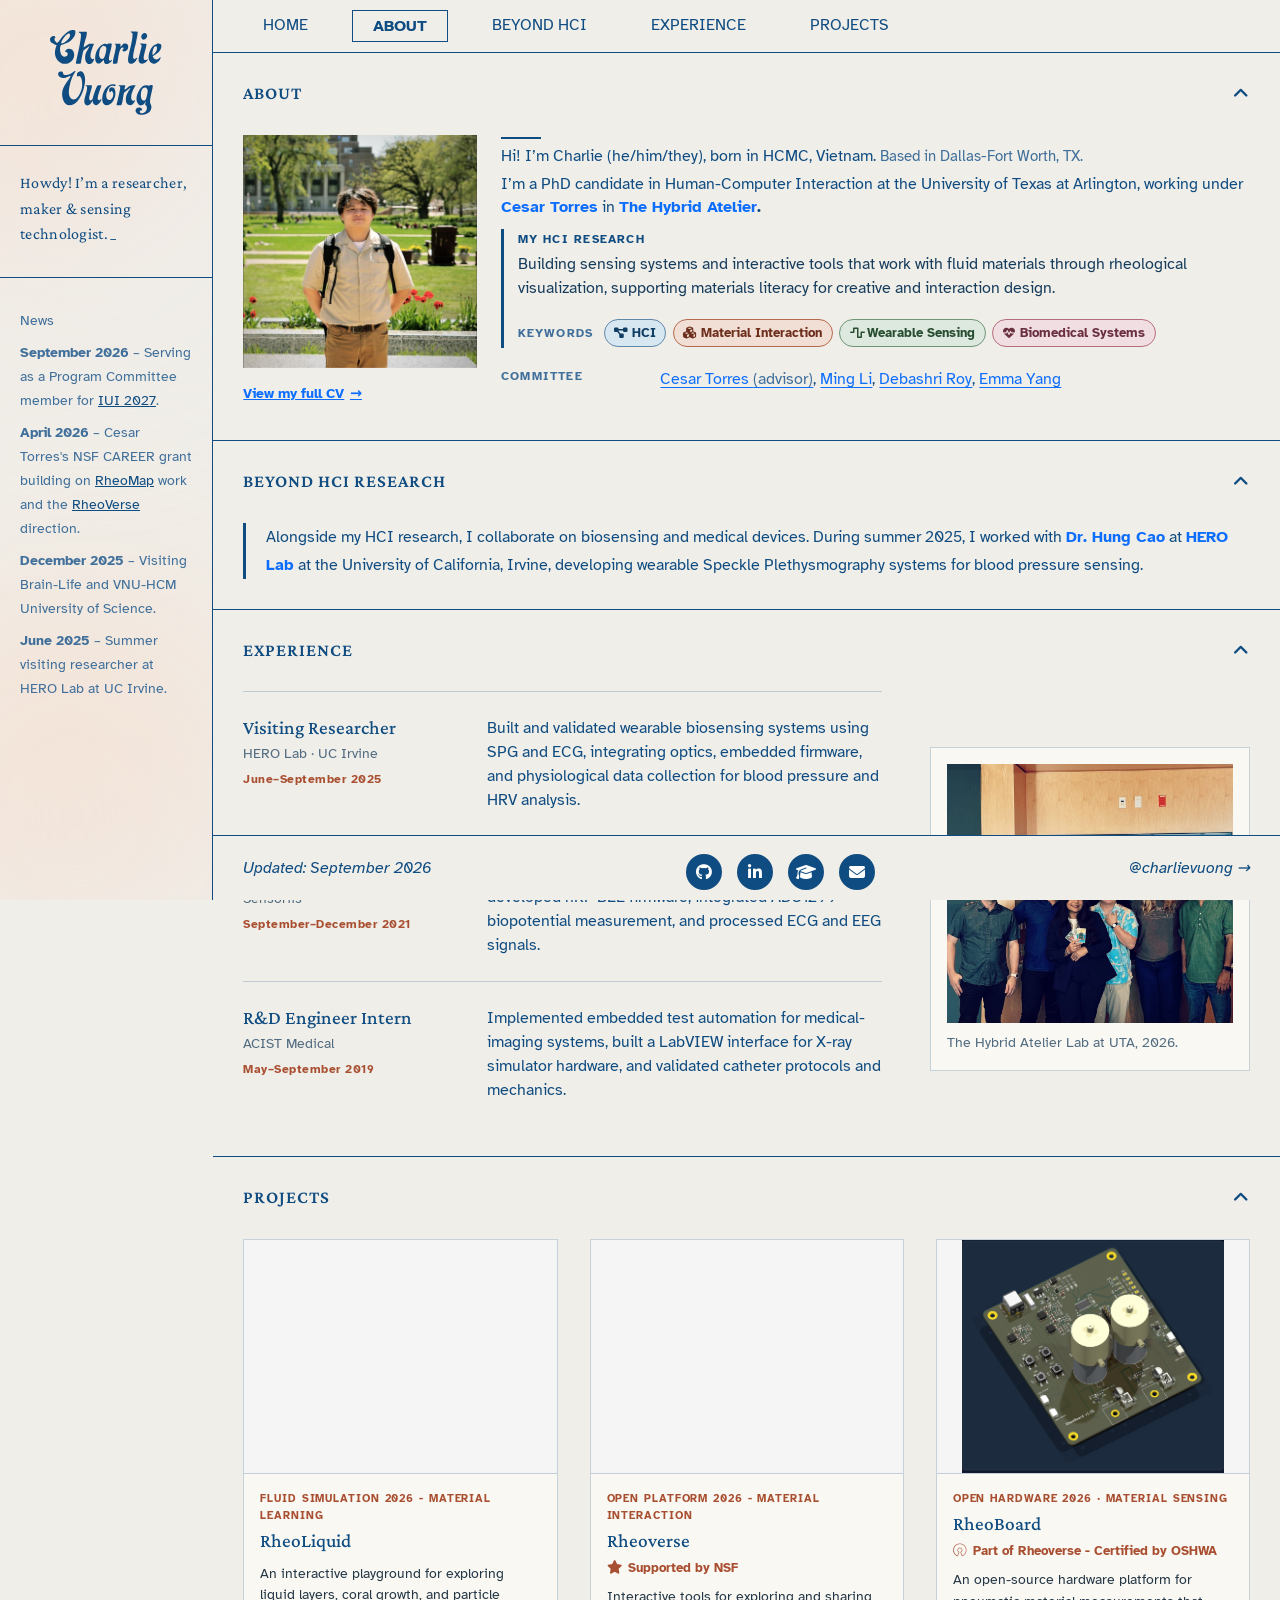
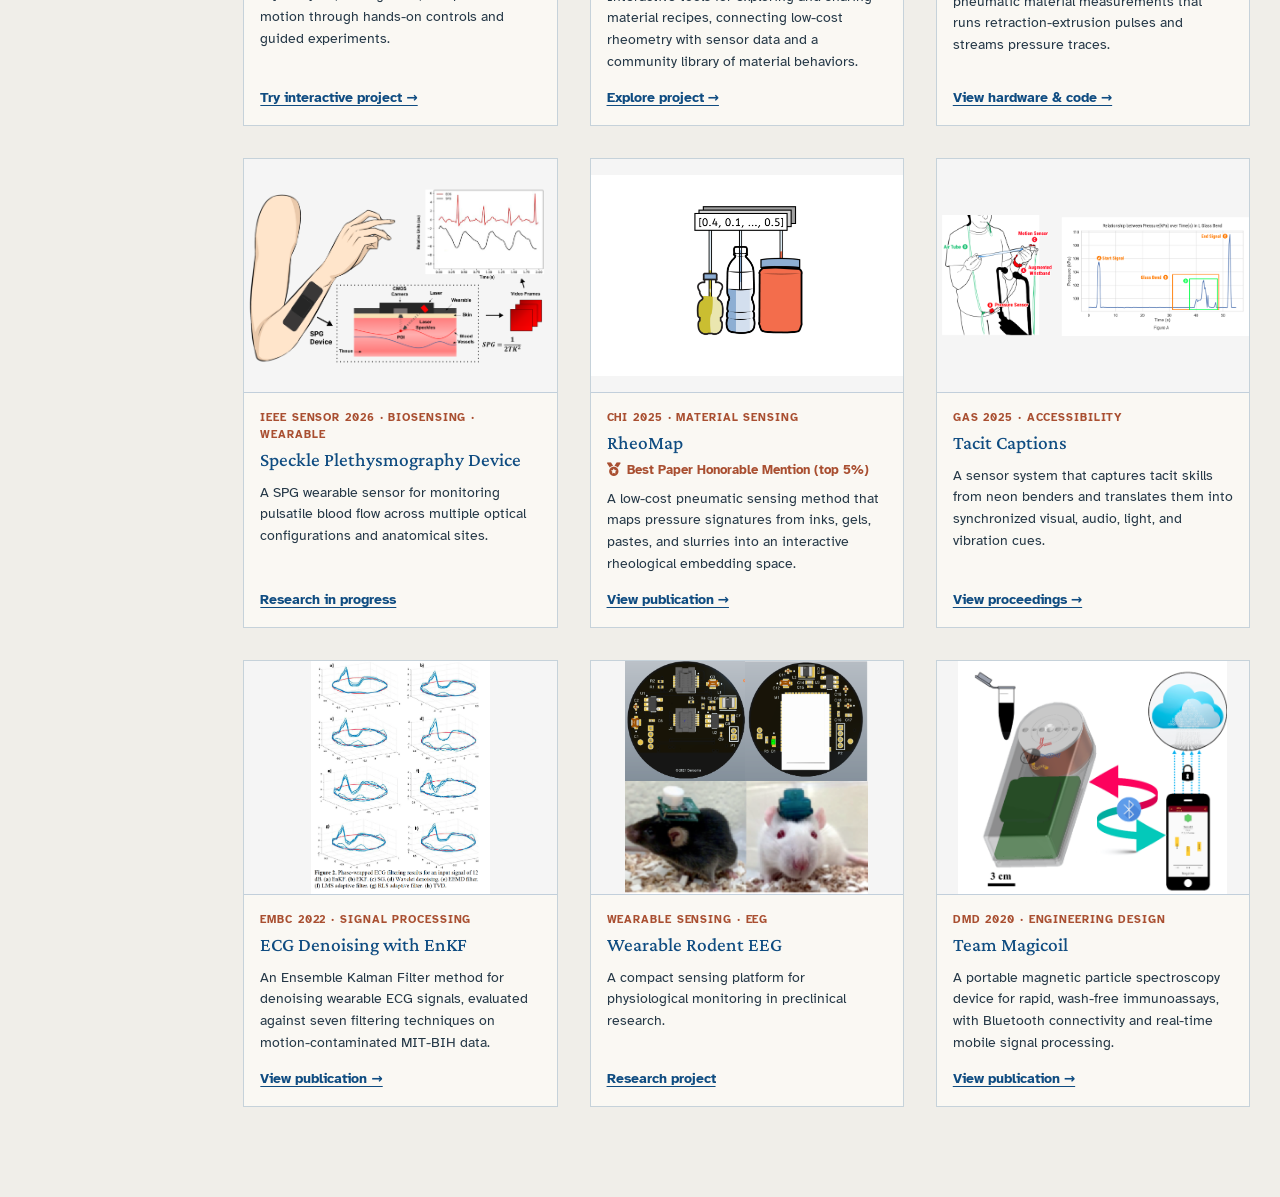
==== index.html @ 55507dc2 "Add RheoBoard open-source certification recognition" ====
<!doctype html>
<html lang="en">
<head>
  <meta charset="utf-8">
  <meta name="viewport" content="width=device-width, initial-scale=1">
  <meta name="description" content="Charlie Vuong — HCI researcher, maker, and sensing technologist.">
  <meta name="theme-color" content="#f0eee9">
  <title>Charlie Vuong — Portfolio</title>
  <link rel="canonical" href="./">
  <meta property="og:type" content="profile">
  <meta property="og:locale" content="en_US">
  <meta property="og:title" content="Charlie Vuong — HCI Researcher">
  <meta property="og:description" content="Research in human-material interaction, wearable sensing, and biomedical systems.">
  <meta property="og:image" content="img/avatar.jpg">
  <meta property="og:image:alt" content="Portrait of Charlie Vuong">
  <meta name="twitter:card" content="summary_large_image">
  <meta name="twitter:title" content="Charlie Vuong — HCI Researcher">
  <meta name="twitter:description" content="Research in human-material interaction, wearable sensing, and biomedical systems.">
  <meta name="twitter:image" content="img/avatar.jpg">
  <link rel="icon" type="image/svg+xml" href="img/logo_lab.svg">
  <link rel="preconnect" href="https://fonts.googleapis.com">
  <link rel="preconnect" href="https://fonts.gstatic.com" crossorigin>
  <link href="https://fonts.googleapis.com/css2?family=Atkinson+Hyperlegible:wght@400;700&family=Crimson+Pro:wght@500;600;700&display=swap" rel="stylesheet">
  <link href="https://cdn.jsdelivr.net/npm/bootstrap@5.3.3/dist/css/bootstrap.min.css" rel="stylesheet" integrity="sha384-QWTKZyjpPEjISv5WaRU9OFeRpok6YctnYmDr5pNlyT2bRjXh0JMhjY6hW+ALEwIH" crossorigin="anonymous">
  <link href="https://cdnjs.cloudflare.com/ajax/libs/font-awesome/6.5.0/css/all.min.css" rel="stylesheet">
  <link rel="stylesheet" href="style.css">
  <link rel="stylesheet" href="preview_concept.css">
  <script type="application/ld+json">
  {
    "@context": "https://schema.org",
    "@type": "Person",
    "name": "Charlie Vuong",
    "jobTitle": "PhD Student in Human-Computer Interaction",
    "affiliation": {
      "@type": "CollegeOrUniversity",
      "name": "The University of Texas at Arlington"
    },
    "knowsAbout": [
      "Material Interaction",
      "Wearable Sensing",
      "Biomedical Systems",
      "Rheological Visualization"
    ],
    "sameAs": [
      "https://github.com/vuong056",
      "https://www.linkedin.com/in/charlievuong056/",
      "https://scholar.google.com/citations?hl=en&user=ofrGvP0AAAAJ"
    ]
  }
  </script>
  <script type="module" src="main.js"></script>
</head>
<body>
  <a class="skip-link" href="#main-content">Skip to main content</a>
  <div id="top"></div>
  <div class="container-fluid">
    <div class="row">
      <aside class="col-md-3 col-lg-2 sidebar" aria-label="Profile and news">
        <img src="img/Gradient.svg" class="sidebar-deco deco-top" alt="" width="691" height="511">
        <img src="img/Gradient.svg" class="sidebar-deco deco-bottom" alt="" width="691" height="511">
        <div class="logo mb-4"><img src="img/logo.svg" data-fallback="img/logo_lab.svg" alt="Charlie Vuong" class="logo-img" width="183" height="139"></div>
        <div class="introduce"><span>Howdy! I’m a researcher, maker &amp; sensing technologist.</span></div>
        <section class="blog-list" aria-labelledby="concept-news-title">
          <h2 id="concept-news-title" class="visually-hidden-heading">News</h2>
          <small aria-hidden="true">News</small>
          <ul class="list-unstyled mt-2">
            <li class="mb-2"><small><strong>September 2026</strong> – Serving as a Program Committee member for <a href="https://iui.acm.org/2027/" target="_blank" rel="noopener noreferrer">IUI 2027</a>.</small></li>
            <li class="mb-2"><small><strong>April 2026</strong> – Cesar Torres's NSF CAREER grant building on <a href="https://dl.acm.org/doi/10.1145/3706598.3713835">RheoMap</a> work and the <a href="https://rheoverse.cearto.com">RheoVerse</a> direction.</small></li>
            <li class="mb-2"><small><strong>December 2025</strong> – Visiting Brain-Life and VNU-HCM University of Science.</small></li>
            <li><small><strong>June 2025</strong> – Summer visiting researcher at HERO Lab at UC Irvine.</small></li>
          </ul>
        </section>
      </aside>

      <main class="col-md-9 col-lg-10 content" id="main-content">
        <h1 class="visually-hidden-heading">Charlie Vuong — HCI researcher, maker, and sensing technologist</h1>
        <nav class="nav mb-4 top-menu" aria-label="Primary navigation">
          <button class="btn d-lg-none me-2" id="openSidebar" type="button" aria-label="Open profile and news" aria-controls="mobileSidebar" aria-expanded="false"><i class="fa-solid fa-bars" aria-hidden="true"></i></button>
          <a class="mobile-brand" href="#top">Charlie Vuong</a>
          <a class="nav-link me-4" href="#top">Home</a>
          <a class="nav-link me-4" href="#about">About</a>
          <a class="nav-link me-4" href="#research">Beyond HCI</a>
          <a class="nav-link me-4" href="#experience">Experience</a>
          <a class="nav-link" href="#projects">Projects</a>
        </nav>

        <section id="about" class="about mb-5 collapsible" aria-labelledby="about-title">
          <h2 class="section-heading" id="about-title"><button class="section-title" type="button" aria-expanded="true" aria-controls="about-content"><span class="section-title-text">ABOUT</span><i class="fa-solid fa-angle-up" aria-hidden="true"></i></button></h2>
          <div class="section-body" id="about-content">
            <div class="row">
              <div class="col-md-3">
                <img src="img/avatar.jpg" alt="Portrait of Charlie Vuong" class="w-100">
                <a class="cv-link" href="https://docs.google.com/document/d/1UkChJ9Pjp7jN99VILT_q3kMppUvOL39K/edit?usp=sharing&ouid=111994676834631663307&rtpof=true&sd=true" target="_blank" rel="noopener noreferrer">View my full CV <span aria-hidden="true">→</span></a>
              </div>
              <div class="col-md-9">
                <div class="about-intro">
                  <p>Hi! I’m Charlie (he/him/they), born in HCMC, Vietnam. <span class="location">Based in Dallas-Fort Worth, TX.</span></p>
                  <p>I’m a PhD candidate in Human-Computer Interaction at the University of Texas at Arlington, working under <strong><a href="http://cearto.com/" target="_blank" rel="noopener noreferrer">Cesar Torres</a></strong> in <strong><a href="https://hybridatelier.uta.edu/" target="_blank" rel="noopener noreferrer">The Hybrid Atelier</a>.</strong></p>
                </div>
                <section class="research-focus about-research" aria-labelledby="concept-focus-title">
                  <h3 id="concept-focus-title">My HCI research</h3>
                  <p>Building sensing systems and interactive tools that work with fluid materials through rheological visualization, supporting materials literacy for creative and interaction design.</p>
                  <div class="research-keywords">
                    <h4>Keywords</h4>
                    <ul class="keyword-list" aria-label="Research keywords"><li><i class="fa-solid fa-diagram-project" aria-hidden="true"></i>HCI</li><li><i class="fa-solid fa-cubes" aria-hidden="true"></i>Material Interaction</li><li><i class="fa-solid fa-wave-square" aria-hidden="true"></i>Wearable Sensing</li><li><i class="fa-solid fa-heart-pulse" aria-hidden="true"></i>Biomedical Systems</li></ul>
                  </div>
                </section>
                <dl class="about-committee">
                  <dt>Committee</dt>
                  <dd><a href="http://cearto.com/" target="_blank" rel="noopener noreferrer">Cesar Torres <span>(advisor)</span></a>, <a href="https://ranger.uta.edu/~mingli/" target="_blank" rel="noopener noreferrer">Ming Li</a>, <a href="https://debashriroy.github.io" target="_blank" rel="noopener noreferrer">Debashri Roy</a>, <a href="https://www.uta.edu/academics/faculty/profile?user=yiran.yang" target="_blank" rel="noopener noreferrer">Emma Yang</a></dd>
                </dl>
              </div>
            </div>
          </div>
        </section>

        <section id="research" class="mb-5 collapsible" aria-labelledby="research-title">
          <h2 class="section-heading" id="research-title"><button class="section-title" type="button" aria-expanded="true" aria-controls="research-content"><span class="section-title-text">BEYOND HCI RESEARCH</span><i class="fa-solid fa-angle-up" aria-hidden="true"></i></button></h2>
          <div class="section-body" id="research-content">
            <p class="beyond-research-copy">Alongside my HCI research, I collaborate on biosensing and medical devices. During summer 2025, I worked with <strong><a href="https://engineering.uci.edu/users/hung-cao" target="_blank" rel="noopener noreferrer">Dr. Hung Cao</a></strong> at <strong><a href="https://hero.eng.uci.edu/" target="_blank" rel="noopener noreferrer">HERO Lab</a></strong> at the University of California, Irvine, developing wearable Speckle Plethysmography systems for blood pressure sensing.</p>
          </div>
        </section>

        <section id="experience" class="mb-5 collapsible" aria-labelledby="experience-title">
          <h2 class="section-heading" id="experience-title"><button class="section-title" type="button" aria-expanded="true" aria-controls="experience-content"><span class="section-title-text">EXPERIENCE</span><i class="fa-solid fa-angle-up" aria-hidden="true"></i></button></h2>
          <div class="section-body" id="experience-content">
            <div class="concept-experience-layout">
              <div class="concept-experience-list">
                <article class="concept-experience">
                  <header><h3>Visiting Researcher</h3><span class="organization">HERO Lab · UC Irvine</span><time datetime="2025-06/2025-09">June–September 2025</time></header>
                  <p>Built and validated wearable biosensing systems using SPG and ECG, integrating optics, embedded firmware, and physiological data collection for blood pressure and HRV analysis.</p>
                </article>
                <article class="concept-experience">
                  <header><h3>Research Engineer</h3><span class="organization">Sensoriis</span><time datetime="2021-09/2021-12">September–December 2021</time></header>
                  <p>Designed embedded biomedical signal acquisition, developed nRF BLE firmware, integrated ADS1299 biopotential measurement, and processed ECG and EEG signals.</p>
                </article>
                <article class="concept-experience">
                  <header><h3>R&amp;D Engineer Intern</h3><span class="organization">ACIST Medical</span><time datetime="2019-05/2019-09">May–September 2019</time></header>
                  <p>Implemented embedded test automation for medical-imaging systems, built a LabVIEW interface for X-ray simulator hardware, and validated catheter protocols and mechanics.</p>
                </article>
              </div>
              <figure class="concept-experience-figure">
                <img src="img/hybrid_atelier_lab.png" data-fallback="img/project.svg" alt="Charlie Vuong with The Hybrid Atelier Lab at UTA" width="1024" height="928" loading="lazy" decoding="async">
                <figcaption>The Hybrid Atelier Lab at UTA, 2026.</figcaption>
              </figure>
            </div>
          </div>
        </section>

        <section id="projects" class="collapsible" aria-labelledby="projects-title">
          <h2 class="section-heading" id="projects-title"><button class="section-title" type="button" aria-expanded="true" aria-controls="projects-content"><span class="section-title-text">PROJECTS</span><i class="fa-solid fa-angle-up" aria-hidden="true"></i></button></h2>
          <div class="section-body" id="projects-content">
            <div class="concept-project-grid">
              <article class="concept-project"><a href="rheoliquid.html"><div class="concept-project-media" aria-hidden="true"></div><div class="concept-project-copy"><small class="concept-project-meta">Fluid Simulation 2026 - Material Learning</small><h3>RheoLiquid</h3><p>An interactive playground for exploring liquid layers, coral growth, and particle motion through hands-on controls and guided experiments.</p><span class="concept-project-action">Try interactive project →</span></div></a></article>
              <article class="concept-project"><a href="https://rheoverse.cearto.com" target="_blank" rel="noopener noreferrer"><div class="concept-project-media" aria-hidden="true"></div><div class="concept-project-copy"><small class="concept-project-meta">Open Platform 2026 - Material Interaction</small><h3>Rheoverse</h3><p class="concept-project-award"><i class="fa-solid fa-star" aria-hidden="true"></i>Supported by NSF</p><p>Interactive tools for exploring and sharing material recipes, connecting low-cost rheometry with sensor data and a community library of material behaviors.</p><span class="concept-project-action">Explore project →</span></div></a></article>
              <article class="concept-project"><a href="https://github.com/The-Hybrid-Atelier/RheoBoard" target="_blank" rel="noopener noreferrer"><div class="concept-project-media"><img src="img/rheoboard-v105.png" data-fallback="img/project.svg" alt="Angled 3D render of the RheoBoard v1.05 circuit board with two pumps" width="1084" height="966" loading="lazy" decoding="async"></div><div class="concept-project-copy"><small class="concept-project-meta">Open Hardware 2026 · Material Sensing</small><h3>RheoBoard</h3><p class="concept-project-award"><i class="fa-brands fa-osi" aria-hidden="true"></i>Part of Rheoverse - Certified by OSHWA</p><p>An open-source hardware platform for pneumatic material measurements that runs retraction-extrusion pulses and streams pressure traces.</p><span class="concept-project-action">View hardware &amp; code →</span></div></a></article>
              <article class="concept-project"><div class="concept-project-inner"><div class="concept-project-media"><img src="img/hero_lab/spg.png" data-fallback="img/project.svg" alt="" width="1405" height="875" loading="lazy" decoding="async"></div><div class="concept-project-copy"><small class="concept-project-meta">IEEE SENSOR 2026 · BIOSENSING · WEARABLE</small><h3>Speckle Plethysmography Device</h3><p>A SPG wearable sensor for monitoring pulsatile blood flow across multiple optical configurations and anatomical sites.</p><span class="concept-project-action">Research in progress</span></div></div></article>
              <article class="concept-project"><a href="https://dl.acm.org/doi/10.1145/3706598.3713835" target="_blank" rel="noopener noreferrer"><div class="concept-project-media"><img src="img/rheomap.png" data-fallback="img/project.svg" alt="" width="1242" height="800" loading="lazy" decoding="async"></div><div class="concept-project-copy"><small class="concept-project-meta">CHI 2025 · Material Sensing</small><h3>RheoMap</h3><p class="concept-project-award"><i class="fa-solid fa-medal" aria-hidden="true"></i>Best Paper Honorable Mention (top 5%)</p><p>A low-cost pneumatic sensing method that maps pressure signatures from inks, gels, pastes, and slurries into an interactive rheological embedding space.</p><span class="concept-project-action">View publication →</span></div></a></article>
              <article class="concept-project"><a href="https://www.glassart.org/membership/conference-journals/" target="_blank" rel="noopener noreferrer"><div class="concept-project-media"><img src="img/neonbending.png_ha.png" data-fallback="img/project.svg" alt="" width="3375" height="1304" loading="lazy" decoding="async"></div><div class="concept-project-copy"><small class="concept-project-meta">GAS 2025 · Accessibility</small><h3>Tacit Captions</h3><p>A sensor system that captures tacit skills from neon benders and translates them into synchronized visual, audio, light, and vibration cues.</p><span class="concept-project-action">View proceedings →</span></div></a></article>
              <article class="concept-project"><a href="https://ieeexplore.ieee.org/document/9871884" target="_blank" rel="noopener noreferrer"><div class="concept-project-media"><img src="img/hero_lab/ECG_EnKF.png" data-fallback="img/project.svg" alt="" width="954" height="1246" loading="lazy" decoding="async"></div><div class="concept-project-copy"><small class="concept-project-meta">EMBC 2022 · Signal processing</small><h3>ECG Denoising with EnKF</h3><p>An Ensemble Kalman Filter method for denoising wearable ECG signals, evaluated against seven filtering techniques on motion-contaminated MIT-BIH data.</p><span class="concept-project-action">View publication →</span></div></a></article>
              <article class="concept-project"><div class="concept-project-inner"><div class="concept-project-media"><img src="img/hero_lab/rodent2.png" data-fallback="img/project.svg" alt="" width="769" height="737" loading="lazy" decoding="async"></div><div class="concept-project-copy"><small class="concept-project-meta">Wearable sensing · EEG</small><h3>Wearable Rodent EEG</h3><p>A compact sensing platform for physiological monitoring in preclinical research.</p><span class="concept-project-action">Research project</span></div></div></article>
              <article class="concept-project"><a href="https://doi.org/10.1115/DMD2020-9054" target="_blank" rel="noopener noreferrer"><div class="concept-project-media"><img src="img/Magicoil.png" data-fallback="img/project.svg" alt="" width="1214" height="1052" loading="lazy" decoding="async"></div><div class="concept-project-copy"><small class="concept-project-meta">DMD 2020 · Engineering design</small><h3>Team Magicoil</h3><p>A portable magnetic particle spectroscopy device for rapid, wash-free immunoassays, with Bluetooth connectivity and real-time mobile signal processing.</p><span class="concept-project-action">View publication →</span></div></a></article>
            </div>
          </div>
        </section>

        <footer class="text-center d-flex">
          <p>Updated: September 2026</p>
          <nav class="mt-2 icon_social" aria-label="Social and contact links">
            <a class="social-link" href="https://github.com/vuong056" target="_blank" rel="noopener noreferrer" aria-label="GitHub"><i class="fa-brands fa-github" aria-hidden="true"></i></a>
            <a class="social-link" href="https://www.linkedin.com/in/charlievuong056/" target="_blank" rel="noopener noreferrer" aria-label="LinkedIn"><i class="fa-brands fa-linkedin-in" aria-hidden="true"></i></a>
            <a class="social-link" href="https://scholar.google.com/citations?hl=en&amp;user=ofrGvP0AAAAJ" target="_blank" rel="noopener noreferrer" aria-label="Google Scholar"><i class="fa-solid fa-graduation-cap" aria-hidden="true"></i></a>
            <a class="social-link" href="mailto:hxv6892@mavs.uta.edu" aria-label="Email"><i class="fa-solid fa-envelope" aria-hidden="true"></i></a>
          </nav>
          <p><a class="footer-handle" href="https://x.com/vuong_char22802" target="_blank" rel="noopener noreferrer">@charlievuong →</a></p>
        </footer>
      </main>
    </div>
  </div>

  <aside class="mobile-sidebar d-lg-none" id="mobileSidebar" aria-label="Mobile profile and news" aria-hidden="true">
    <div class="d-flex justify-content-between align-items-center mb-4 t_t">
      <div class="logo"><img src="img/logo.svg" data-fallback="img/logo_lab.svg" alt="Charlie Vuong" class="logo-img" width="183" height="139"></div>
      <button class="btn" id="closeSidebar" type="button" aria-label="Close profile and news"><i class="fa-solid fa-xmark" aria-hidden="true"></i></button>
    </div>
    <div class="introduce"><span>Hi! I’m a researcher, maker &amp; sensing technologist.</span></div>
    <nav class="mobile-nav" aria-label="Mobile primary navigation">
      <a href="#top">Home</a><a href="#about">About</a><a href="#research">Beyond HCI</a><a href="#experience">Experience</a><a href="#projects">Projects</a>
    </nav>
    <div class="blog-list">
      <small>News</small>
      <p class="mt-2"><small><strong>September 2026</strong> – Serving as a Program Committee member for <a href="https://iui.acm.org/2027/" target="_blank" rel="noopener noreferrer">IUI 2027</a>.</small></p>
      <p class="mt-2"><small><strong>April 2026</strong> – Cesar Torres's NSF CAREER grant building on <a href="https://dl.acm.org/doi/10.1145/3706598.3713835">RheoMap</a> work and the <a href="https://rheoverse.cearto.com">RheoVerse</a> direction.</small></p>
    </div>
  </aside>
  <button class="mobile-overlay" id="mobileOverlay" type="button" aria-label="Close profile and news"></button>
</body>
</html>
---- style.css ----
body{
    background:#F0EEE9;
    font-family: 'Atkinson Hyperlegible', system-ui, -apple-system, BlinkMacSystemFont, 'Segoe UI', sans-serif;
    color:#333;
}
/* Sidebar */
.sidebar{
    min-height:100vh;
    border-right:1px solid #0F4C81;
    padding:30px 0px;
    position:sticky;
    top:0;
    align-self:flex-start;
}
.logo{
    padding: 0 20px 30px 20px;
    border-bottom: 1px solid #0F4C81;
    line-height:1;
    display: flex;
    justify-content: center;
}
.blog-list{
    padding: 30px 20px 30px 20px;
}
.blog-list li a{
    color: #0F4C81;
    text-decoration: underline;
}
.introduce{
    padding: 0 20px 30px 20px;
    border-bottom: 1px solid #0F4C81;
    color: #0F4C81;
    font-family: 'Crimson Pro', Georgia, serif;
    font-size: 16px;
    line-height: 1.6;
    letter-spacing: 0.3px;
    font-weight: 400;
}
.introduce span::after{
    content:"_";
    margin-left:2px;
    color:#0F4C81;
    animation: blink 1s steps(1) infinite;
}
@keyframes blink{ 50%{ opacity:0; } }
.logo-img{
    width:65%;
    height:auto;
    display:block;
}
.nav-link{
    text-transform: uppercase;
    color:#0F4C81;
    padding: 3px 20px;
    transition:.2s;
}
.nav-link.active{
    border: 1px solid #0F4C81;
    color:#0F4C81;
    font-weight:600;
}
.nav-link:hover{
    color:#0F4C81;
}
.blog-list small{
    color:#3F6F9A;
}
/* Content */
.content{
    padding: 0;
}
section#about,#experience,#projects {
    padding: 0 30px 30px 30px;
    border-bottom: 1px solid #0F4C81;
    margin-bottom: 30px !important;
}
section#about.section-collapsed , #experience.section-collapsed, #projects.section-collapsed{
    padding-bottom: 0 !important;
}


/* Top header menu sticky */
.top-menu{
    padding-left: 30px !important;
    position:sticky;
    top:0;
    z-index:50;
    background: #F0EEE9;
    margin-bottom: 30px !important;
    padding:10px 0;
    border-bottom:1px solid #0F4C81;
}
h2.section-title{
    font-size:18px;
    font-family: 'Crimson Pro', Georgia, serif;
    letter-spacing:1px;
    color:#0F4C81;
    padding-bottom:10px;
    margin-bottom:20px;
    display:flex;
    align-items:center;
    justify-content:space-between;
    cursor:pointer;
}
.section-title i{
    transition:.3s ease;
}
.section-collapsed .section-title i{
    transform:rotate(180deg);
}
.section-body{
    overflow:hidden;
    color: #0F4C81;
}
.section-body p{
    color: #0F4C81;
    font-size: 16px;
    text-align: justify;
}
/* About */
.about img{
    /*max-width:200px;*/
}
/* Experience */
.exp-item{
    /*border-left:3px solid #0F4C81;*/
    /*padding-left:15px;*/
    margin-bottom:20px;
    display: flex;
}
.exp-item a{
    color: #0F4C81;
    font-family: 'Crimson Pro', Georgia, serif;
    text-decoration: underline;
    font-size: 17px;
}
.exp-item .col-md-3.e-l{
    text-align: start;
}
/* Projects */
.project-card{
    overflow:hidden;
    transition:.35s ease;
}
a{
    text-decoration: none;
}
.project-card strong{
    font-size: 17px;
    font-family: 'Crimson Pro', Georgia, serif;
    text-decoration: underline;
    color: #0F4C81;
}
.project-card p.first{
    padding-top: 10px;
}
.project-card .p-3{
    padding-left: 0 !important;
    padding-right: 0 !important;
}
.project-card:hover{
    transform:translateY(-6px);
}
.project-thumb{
    position:relative;
    overflow:hidden;
}
.project-thumb img{
    width:100%;
    transition:.4s ease;
}
.project-card:hover img{
    transform:scale(1.08);
}
.play-btn{
    position:absolute;
    inset:0;
    display:flex;
    align-items:center;
    justify-content:center;
    font-size:40px;
    color:white;
    background:rgba(0,0,0,.25);
    opacity:0;
    transition:.3s;
}
.project-card:hover .play-btn{
    opacity:1;
}
#projects{
    margin-bottom: 0 !important;
}
footer{
    padding: 10px 30px;
    font-size:16px;
    color:#0F4C81;
    justify-content: space-between;
    align-items: center;
    position:fixed;
    bottom:0;
    background: #F0EEE9;
    z-index:60;
    left:16.6666667%; /* đúng bằng col-lg-2 */
    right:0;
    border-top:1px solid #0F4C81;

}
footer p{
    font-style: italic;
    margin-bottom: 0;
}
footer .icon_social{
    display: grid;
    gap: 15px;
    grid-auto-flow: column;
}
footer .icon_social svg {
    width: 32px;
    height: 32px;
}

main.content{
    padding-bottom:60px;
}

/*hiệu ứng gradien sidebar*/
@keyframes decoIn{
    to{
        opacity:1;
        transform:scale(1) translateX(0);
    }
}
.sidebar{
    overflow:hidden;
}

.sidebar-deco{
    z-index: -1;
    position:absolute;
    width:300px;
    height: 350px;
    opacity:0;
    transform:scale(0.4) translateX(-60px);
    animation:decoIn 1.2s ease-out forwards;
    background: linear-gradient(178deg, rgba(238, 238, 238, 0.60) 32.85%, rgba(255, 190, 152, 0.60) 71.79%, rgba(255, 255, 243, 0.60) 110.73%);

    filter: blur(125.75px);
}
.sidebar-deco.deco-top{
    transform: rotate(133.7deg) !important;
}
.sidebar-deco.deco-bottom{
    transform: rotate(165.105deg) !important;
}

.deco-top{
    top:-60px;
    left:-80px;
    animation-delay:.2s;
}

.deco-bottom{
    bottom:-100px;
    left:-80px;
    animation-delay:.4s;
}



/* ================= MOBILE ================= */
@media (max-width: 991px){
    /* hide desktop sidebar */
    .sidebar{display:none;}
    footer{
        left:0;
    }
    .exp-item{
        flex-wrap: wrap;
        gap: 10px;
    }
    /* offcanvas sidebar */
    .mobile-sidebar{
        position:fixed;
        top:0; left:0;
        width: 80%;
        height:100vh;
        background:linear-gradient(180deg,#f3e7d9,#f8f6f2);
        z-index:2000;
        transform:translateX(-100%);
        transition:.35s ease;
        padding:24px 20px;
    }
    .mobile-sidebar.active{transform:translateX(0);}
    .mobile-overlay{
        position:fixed;
        inset:0;
        background:rgba(0,0,0,.35);
        z-index:1999;
        display:none;
    }
    .mobile-overlay.active{display:block;}

    .sidebar{
        position:relative;
        min-height:auto;
        border-right:none;
        border-bottom:1px solid #e5e5e5;
    }
    .logo{
        font-size:26px;
        text-align:center;
    }
    .introduce{
        padding: 0 20px 30px 0px;
    }
    .blog-list {
        padding: 30px 20px 30px 0;
    }
    .mobile-sidebar .t_t{
        border-bottom: 1px solid #0F4C81;
    }
    .logo{
        border-bottom: unset;
    }
    .content{
        padding:20px 16px;
    }
    .top-menu{
        background: #F0EEE9;
        display:flex;
        justify-content:space-between;
        gap:5px;
        overflow-x:auto;
        white-space:nowrap;
        padding:10px 0px;
        padding-left: 0 !important;
    }
    section#about, #experience, #projects{
        padding: 0;
    }
    .section-body{
        text-align: center;
    }
    .section-body p{
        text-align: justify;
    }
    #projects .row.g-5 .col-md-4{
        margin-top: 15px;
    }
    footer{
        flex-wrap: wrap;
        padding: 15px 0;
        flex-direction: column;
        gap: 15px;
    }
    .top-menu .nav-link{
        padding:6px 10px;
        border-radius:20px;
        background:#eee;
        font-size:14px;
    }
    .top-menu .nav-link.active{
        margin-right: 0 !important;
        background:#0F4C81;
        color:#fff;
    }
    h2.section-title{
        font-size:16px;
    }
    .about img{
        margin-bottom:12px;
    }
}
---- preview_concept.css ----
:root {
  --concept-surface: #faf8f3;
  --concept-border: rgb(15 76 129 / 22%);
  --concept-muted: #506b80;
  --concept-accent: #a94f31;
  --concept-space-sm: .5rem;
  --concept-space-md: 1rem;
  --concept-space-lg: 1.5rem;
}

.concept-experience-layout {
  display: grid;
  grid-template-columns: minmax(0, 2fr) minmax(14rem, 1fr);
  align-items: center;
  gap: clamp(1.5rem, 4vw, 3rem);
}

.concept-experience-list {
  border-top: 1px solid var(--concept-border);
}

.concept-experience {
  display: grid;
  grid-template-columns: minmax(12rem, .65fr) minmax(0, 1.35fr);
  gap: clamp(1.25rem, 4vw, 4rem);
  padding: var(--concept-space-lg) 0;
  border-bottom: 1px solid var(--concept-border);
}

.concept-experience:last-child {
  border-bottom: 0;
}

.concept-experience h3 {
  margin: 0 0 .25rem;
  color: #0f4c81;
  font-family: 'Crimson Pro', Georgia, serif;
  font-size: 1.2rem;
  line-height: 1.25;
}

.concept-experience .organization {
  display: block;
  color: var(--concept-muted);
  font-size: .85rem;
}

.concept-experience time {
  display: block;
  margin-top: .35rem;
  color: var(--concept-accent);
  font-size: .78rem;
  font-weight: 700;
  letter-spacing: .04em;
}

.concept-experience p { margin: 0; }

.concept-experience-figure {
  margin: 0;
  padding: 1rem;
  border: 1px solid var(--concept-border);
  background: var(--concept-surface);
}

.concept-experience-figure img {
  display: block;
  width: 100%;
  height: auto;
}

.concept-experience-figure figcaption {
  margin-top: .65rem;
  color: var(--concept-muted);
  font-size: .85rem;
}

.concept-project-grid {
  display: grid;
  grid-template-columns: repeat(3, minmax(0, 1fr));
  gap: clamp(1rem, 2.5vw, 2rem);
}

.concept-project {
  min-width: 0;
  border: 1px solid var(--concept-border);
  background: var(--concept-surface);
  transition: border-color 180ms ease, box-shadow 180ms ease;
}

.concept-project:hover,
.concept-project:focus-within {
  border-color: #0f4c81;
  box-shadow: 0 10px 24px rgb(15 76 129 / 10%);
}

.concept-project > a,
.concept-project > .concept-project-inner {
  display: flex;
  height: 100%;
  flex-direction: column;
  color: inherit;
  text-decoration: none;
}

.concept-project-media {
  aspect-ratio: 4 / 3;
  overflow: hidden;
  border-bottom: 1px solid var(--concept-border);
  background: #f5f5f5;
}

.concept-project-media img {
  width: 100%;
  height: 100%;
  object-fit: contain;
}

.concept-project-copy {
  display: flex;
  flex: 1;
  flex-direction: column;
  padding: 1rem;
}

.concept-project-meta {
  margin: 0 0 .35rem;
  color: var(--concept-accent);
  font-size: .7rem;
  font-weight: 700;
  letter-spacing: .08em;
  text-transform: uppercase;
}

.concept-project h3 {
  margin: 0;
  color: #0f4c81;
  font-family: 'Crimson Pro', Georgia, serif;
  font-size: 1.2rem;
  line-height: 1.25;
}

.concept-project p.concept-project-award {
  display: flex;
  align-items: center;
  gap: .4rem;
  margin: .4rem 0 0;
  color: var(--concept-accent);
  font-size: .8rem;
  font-weight: 700;
  line-height: 1.3;
}

.concept-project-award i {
  font-size: .85rem;
}

.concept-project p {
  margin: .6rem 0 1rem;
  color: #243746;
  font-size: .9rem;
  line-height: 1.5;
}

.concept-project-action {
  margin-top: auto;
  color: #0f4c81;
  font-size: .85rem;
  font-weight: 700;
  text-decoration: underline;
  text-underline-offset: .2em;
}

@media (max-width: 1100px) {
  .concept-project-grid { grid-template-columns: repeat(2, minmax(0, 1fr)); }
}

@media (max-width: 767px) {
  .concept-experience-layout,
  .concept-experience,
  .concept-experience-figure {
    grid-template-columns: 1fr;
  }
  .concept-project-grid { grid-template-columns: 1fr; }
}

@media (prefers-reduced-motion: reduce) {
  .concept-project { transition: none; }
}

/* Consolidated accessible portfolio foundation */
html { scroll-behavior: smooth; }
body.drawer-open { overflow: hidden; }
.mobile-overlay { display: none; }

section#research {
  margin-bottom: 30px !important;
  padding: 0 30px 30px;
  border-bottom: 1px solid #0f4c81;
}
section#research.section-collapsed { padding-bottom: 0 !important; }
section#projects { border-bottom: 0; }

.skip-link {
  position: fixed;
  z-index: 3000;
  top: .75rem;
  left: .75rem;
  padding: .65rem 1rem;
  background: #0f4c81;
  color: #fff;
  transform: translateY(-160%);
}
.skip-link:focus { transform: translateY(0); }

a:focus-visible,
button:focus-visible {
  outline: 3px solid #c95f3b;
  outline-offset: 3px;
}

.visually-hidden-heading {
  position: absolute;
  width: 1px;
  height: 1px;
  overflow: hidden;
  clip: rect(0 0 0 0);
  clip-path: inset(50%);
  white-space: nowrap;
}

.section-heading { margin: 0; }
.section-title {
  display: flex;
  width: 100%;
  align-items: center;
  justify-content: space-between;
  margin-bottom: 20px;
  padding: 0 0 10px;
  border: 0;
  background: transparent;
  color: #0f4c81;
  font-family: 'Crimson Pro', Georgia, serif;
  font-size: 18px;
  font-weight: 600;
  letter-spacing: 1px;
  text-align: left;
  cursor: pointer;
}
.section-title .section-title-text { font-family: inherit; }
.section-title:focus-visible { border-radius: 2px; }

.mobile-brand {
  display: none;
  color: #0f4c81;
  font-family: 'Crimson Pro', Georgia, serif;
  font-size: 1.15rem;
  font-weight: 600;
  text-decoration: none;
}

.section-body p {
  max-width: 75ch;
  text-align: left;
}

.about-intro {
  margin-bottom: .7rem;
  padding-top: .15rem;
}
.about-intro::before {
  display: block;
  width: 2.5rem;
  height: 2px;
  margin-bottom: .4rem;
  background: #0f4c81;
  content: "";
}
.section-body .about-intro p {
  margin: 0;
  color: #0f4c81;
  font-size: 1rem;
  line-height: 1.4;
}
.section-body .about-intro p + p { margin-top: .35rem; }
.about-intro .location {
  color: #3f6f9a;
  font-size: .92rem;
}

.research-focus h3,
.research-keywords h4,
.about-committee dt {
  margin: 0;
  color: #3f6f9a;
  font-family: 'Atkinson Hyperlegible', system-ui, sans-serif;
  font-size: .76rem;
  font-weight: 700;
  letter-spacing: .1em;
  line-height: 1.5;
  text-transform: uppercase;
}

.research-focus {
  padding: .05rem 0 .05rem .85rem;
  border-left: 3px solid #0f4c81;
}
.research-focus h3 {
  margin-bottom: .25rem;
  color: #0f4c81;
}
.section-body .research-focus p {
  margin: 0;
  color: #173d5d;
  font-size: 1rem;
  line-height: 1.5;
}
.about-research { margin-top: .7rem; }

.research-keywords {
  display: flex;
  flex-wrap: wrap;
  align-items: center;
  gap: .4rem .65rem;
  margin-top: .65rem;
  padding-top: .5rem;
}
.research-keywords h4 {
  flex: 0 0 auto;
  margin: 0;
}
.keyword-list {
  display: flex;
  flex-wrap: wrap;
  gap: .4rem;
  margin: 0;
  padding: 0;
  list-style: none;
}
.keyword-list li {
  display: inline-flex;
  min-height: 28px;
  align-items: center;
  gap: .35rem;
  padding: .25rem .6rem;
  border: 1px solid #5f88aa;
  border-radius: 999px;
  background: #d7e7f1;
  color: #0f3d63;
  font-size: .8rem;
  font-weight: 700;
  line-height: 1.25;
}
.keyword-list li i {
  width: 1em;
  font-size: .75rem;
  text-align: center;
}
.keyword-list li:nth-child(2) {
  border-color: #b56a4c;
  background: #f1ded4;
  color: #6e2f1d;
}
.keyword-list li:nth-child(3) {
  border-color: #6f9576;
  background: #dde9df;
  color: #284d31;
}
.keyword-list li:nth-child(4) {
  border-color: #b66d7b;
  background: #f1dee2;
  color: #6a3040;
}

.about-committee {
  display: grid;
  grid-template-columns: minmax(7rem, .25fr) minmax(0, 1fr);
  gap: .75rem;
  margin: .65rem 0 0;
  padding-top: .55rem;
}
.about-committee dd { margin: 0; }
.about-committee dd a {
  text-decoration-line: underline;
  text-decoration-thickness: 1px;
  text-underline-offset: .18em;
}
.about-committee dd a span { color: #3f6f9a; }

.cv-link {
  display: inline-flex;
  min-height: 32px;
  align-items: center;
  gap: .35rem;
  margin-top: .65rem;
  font-size: .9rem;
  font-weight: 700;
  text-decoration: underline;
}
.cv-link span { transition: transform 180ms ease; }
.cv-link:hover span { transform: translateX(3px); }

.section-body .beyond-research-copy {
  width: 100%;
  max-width: none;
  margin: 0;
  padding-left: 1.25rem;
  border-left: 3px solid #0f4c81;
  line-height: 1.75;
}

.social-link {
  display: inline-grid;
  width: 36px;
  height: 36px;
  place-items: center;
  border-radius: 50%;
  background: #0f4c81;
  color: white;
  text-decoration: none;
}
.social-link:hover { background: #0a3a62; color: white; }
.footer-handle { color: inherit; }

.mobile-sidebar {
  height: 100dvh;
  overflow-y: auto;
  overscroll-behavior: contain;
  padding-top: calc(24px + env(safe-area-inset-top));
  padding-bottom: calc(1rem + env(safe-area-inset-bottom));
}
.mobile-nav {
  display: grid;
  margin-top: 1rem;
  border-top: 1px solid var(--concept-border);
}
.mobile-nav a {
  display: flex;
  min-height: 44px;
  align-items: center;
  justify-content: space-between;
  border-bottom: 1px solid var(--concept-border);
  color: #0f4c81;
  font-size: .85rem;
  font-weight: 700;
  letter-spacing: .06em;
  text-decoration: none;
  text-transform: uppercase;
}
.mobile-nav a::after {
  color: var(--concept-accent);
  content: "→";
}
.mobile-nav a.active {
  color: #0a3a62;
  padding-left: .4rem;
}

@media (max-width: 991px) {
  main.content { padding-bottom: 0; }
  section#research { padding: 0; }
  footer {
    position: static;
    margin-inline: -16px;
    padding: 18px 16px;
  }
  .top-menu .nav-link {
    display: inline-flex;
    min-height: 44px;
    align-items: center;
  }
  #openSidebar,
  #closeSidebar {
    min-width: 44px;
    min-height: 44px;
  }
  .section-title { font-size: 16px; }
}

@media (max-width: 767px) {
  body { overflow-x: hidden; }
  section[id] { scroll-margin-top: 5rem; }
  .top-menu {
    min-height: 58px;
    overflow: visible;
    justify-content: flex-start;
    gap: .75rem;
    padding-top: calc(10px + env(safe-area-inset-top));
  }
  .top-menu > .nav-link { display: none !important; }
  .mobile-brand { display: inline-flex; align-items: center; }
  .about .col-md-3 {
    display: flex;
    flex-direction: column;
    align-items: center;
    justify-content: center;
  }
  .about .col-md-3 img {
    width: min(58vw, 220px) !important;
    margin-bottom: 0;
  }
  .section-title {
    min-height: 44px;
    margin-bottom: 12px;
  }
  .concept-experience-figure {
    width: 100%;
    max-width: 32rem;
    margin-inline: auto;
  }
}

@media (max-width: 575px) {
  .section-body p { font-size: 1rem; }
  .about-committee {
    grid-template-columns: 1fr;
    gap: .35rem;
  }
  .research-focus { padding: .75rem; }
}

@media (prefers-reduced-motion: reduce) {
  html { scroll-behavior: auto; }
  *,
  *::before,
  *::after {
    animation-duration: .01ms !important;
    animation-iteration-count: 1 !important;
    transition-duration: .01ms !important;
    scroll-behavior: auto !important;
  }
}

@media (forced-colors: active) {
  a:focus-visible,
  button:focus-visible { outline-color: Highlight; }
}
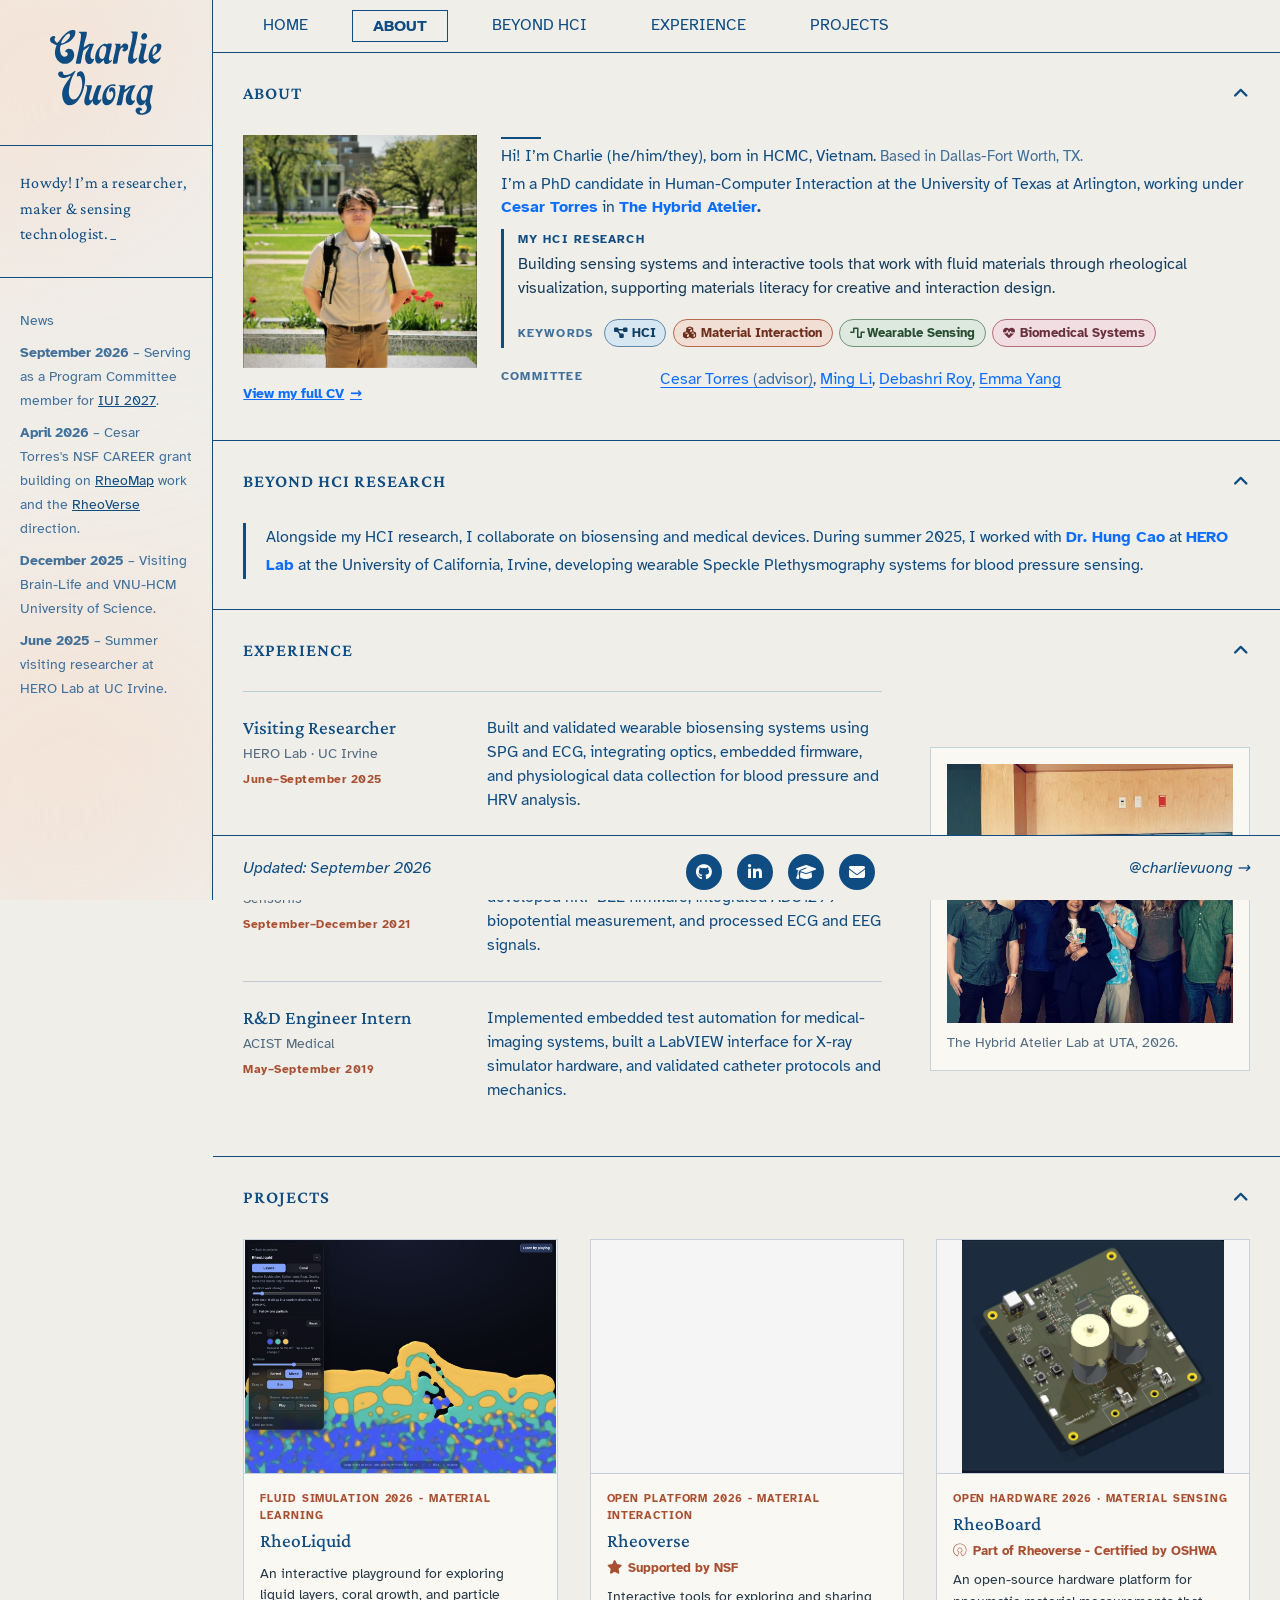
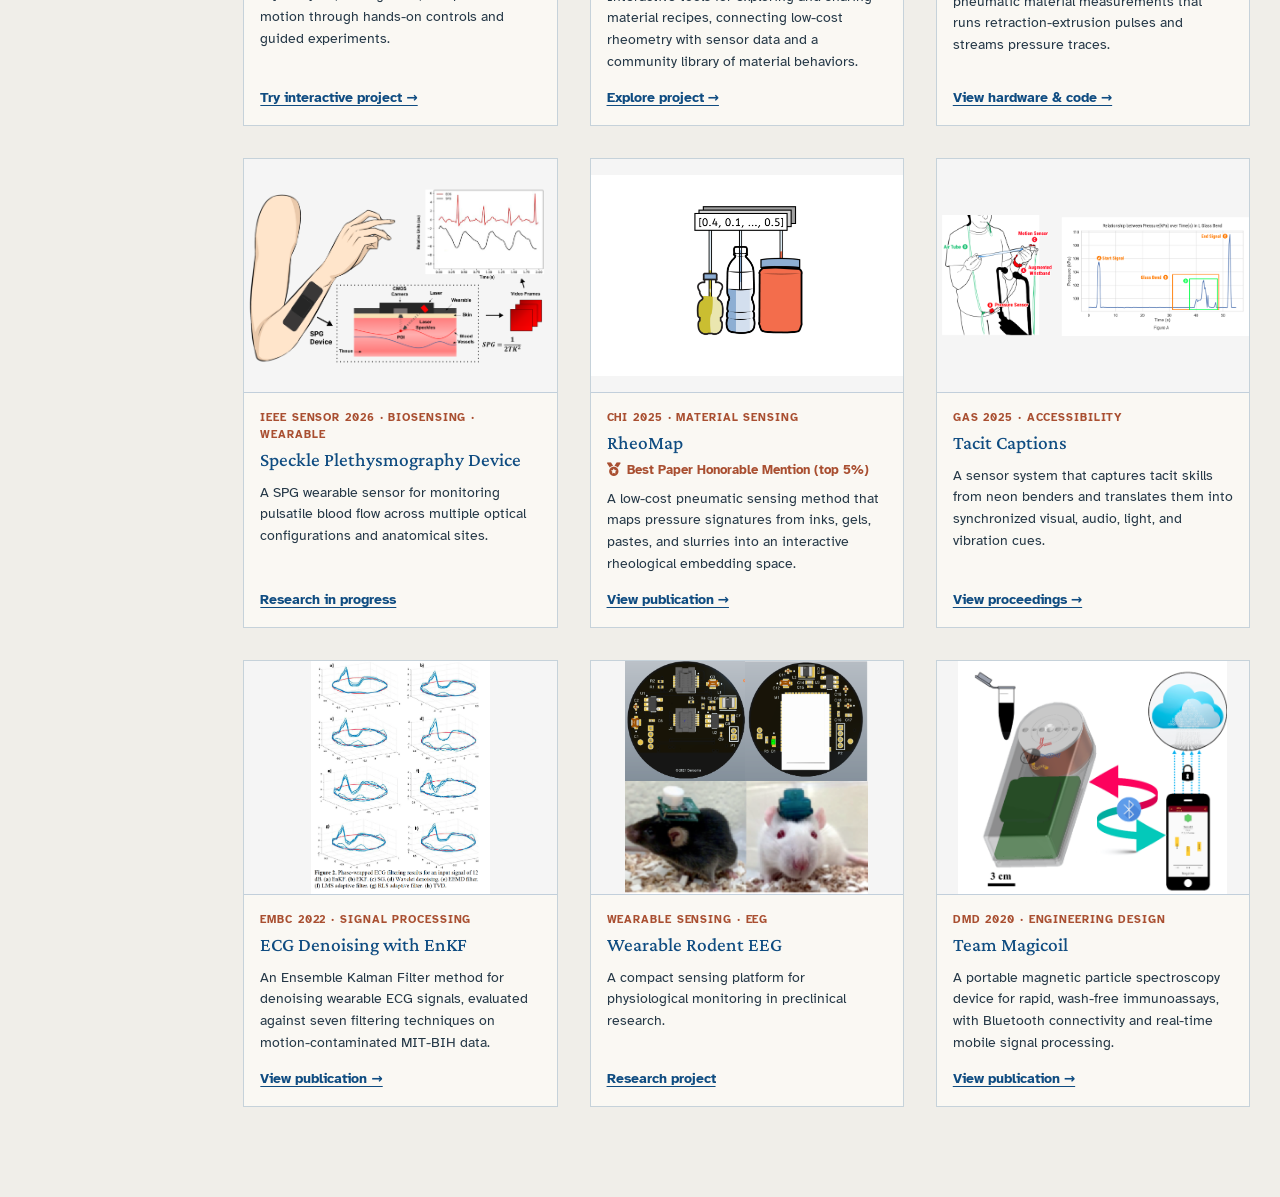
==== commit 5a9edf06: "Add RheoLiquid simulation screenshot to project card" ====
--- a/index.html
+++ b/index.html
@@ -151,7 +151,7 @@
           <h2 class="section-heading" id="projects-title"><button class="section-title" type="button" aria-expanded="true" aria-controls="projects-content"><span class="section-title-text">PROJECTS</span><i class="fa-solid fa-angle-up" aria-hidden="true"></i></button></h2>
           <div class="section-body" id="projects-content">
             <div class="concept-project-grid">
-              <article class="concept-project"><a href="rheoliquid.html"><div class="concept-project-media" aria-hidden="true"></div><div class="concept-project-copy"><small class="concept-project-meta">Fluid Simulation 2026 - Material Learning</small><h3>RheoLiquid</h3><p>An interactive playground for exploring liquid layers, coral growth, and particle motion through hands-on controls and guided experiments.</p><span class="concept-project-action">Try interactive project →</span></div></a></article>
+              <article class="concept-project"><a href="rheoliquid.html"><div class="concept-project-media"><img src="img/rheoliquid-simulation.jpg" data-fallback="img/project.svg" alt="RheoLiquid simulation showing blue, teal, and yellow fluid layers being stirred, with interactive controls" width="1200" height="900" loading="lazy" decoding="async"></div><div class="concept-project-copy"><small class="concept-project-meta">Fluid Simulation 2026 - Material Learning</small><h3>RheoLiquid</h3><p>An interactive playground for exploring liquid layers, coral growth, and particle motion through hands-on controls and guided experiments.</p><span class="concept-project-action">Try interactive project →</span></div></a></article>
               <article class="concept-project"><a href="https://rheoverse.cearto.com" target="_blank" rel="noopener noreferrer"><div class="concept-project-media" aria-hidden="true"></div><div class="concept-project-copy"><small class="concept-project-meta">Open Platform 2026 - Material Interaction</small><h3>Rheoverse</h3><p class="concept-project-award"><i class="fa-solid fa-star" aria-hidden="true"></i>Supported by NSF</p><p>Interactive tools for exploring and sharing material recipes, connecting low-cost rheometry with sensor data and a community library of material behaviors.</p><span class="concept-project-action">Explore project →</span></div></a></article>
               <article class="concept-project"><a href="https://github.com/The-Hybrid-Atelier/RheoBoard" target="_blank" rel="noopener noreferrer"><div class="concept-project-media"><img src="img/rheoboard-v105.png" data-fallback="img/project.svg" alt="Angled 3D render of the RheoBoard v1.05 circuit board with two pumps" width="1084" height="966" loading="lazy" decoding="async"></div><div class="concept-project-copy"><small class="concept-project-meta">Open Hardware 2026 · Material Sensing</small><h3>RheoBoard</h3><p class="concept-project-award"><i class="fa-brands fa-osi" aria-hidden="true"></i>Part of Rheoverse - Certified by OSHWA</p><p>An open-source hardware platform for pneumatic material measurements that runs retraction-extrusion pulses and streams pressure traces.</p><span class="concept-project-action">View hardware &amp; code →</span></div></a></article>
               <article class="concept-project"><div class="concept-project-inner"><div class="concept-project-media"><img src="img/hero_lab/spg.png" data-fallback="img/project.svg" alt="" width="1405" height="875" loading="lazy" decoding="async"></div><div class="concept-project-copy"><small class="concept-project-meta">IEEE SENSOR 2026 · BIOSENSING · WEARABLE</small><h3>Speckle Plethysmography Device</h3><p>A SPG wearable sensor for monitoring pulsatile blood flow across multiple optical configurations and anatomical sites.</p><span class="concept-project-action">Research in progress</span></div></div></article>
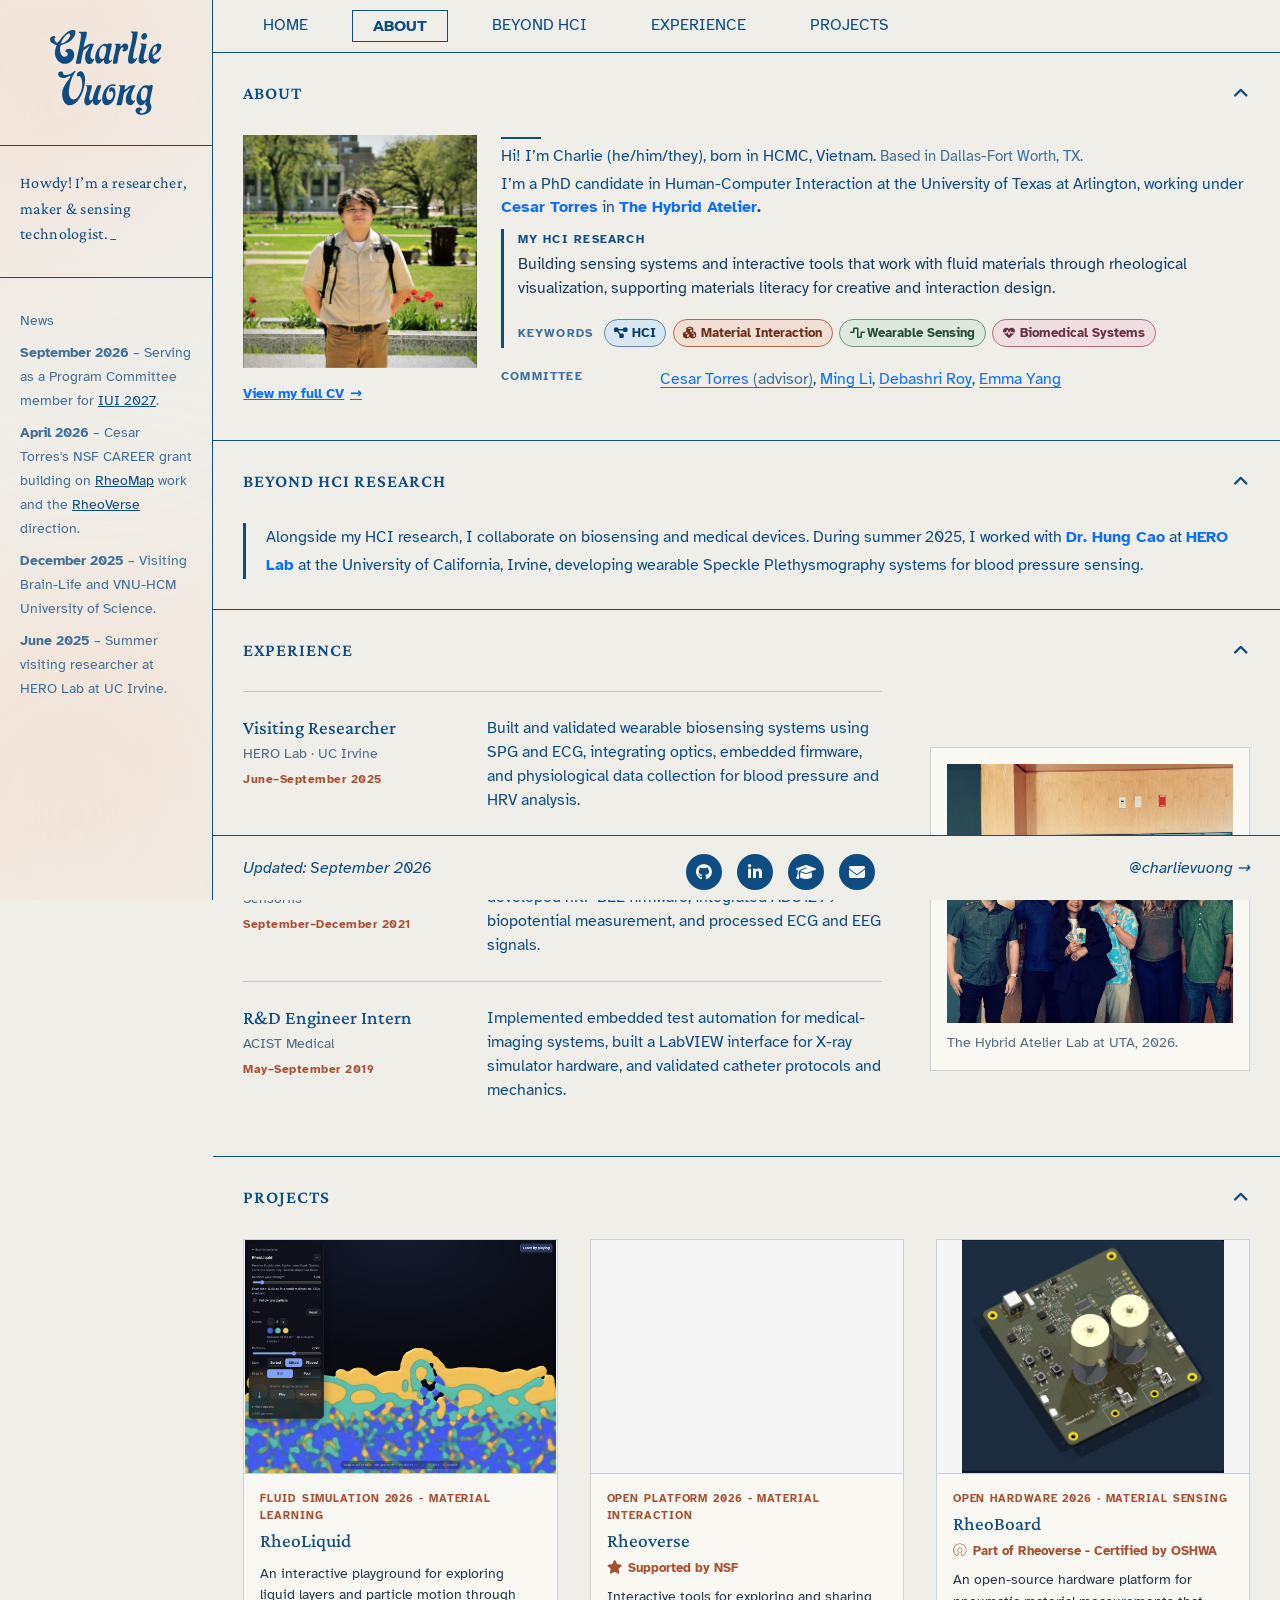
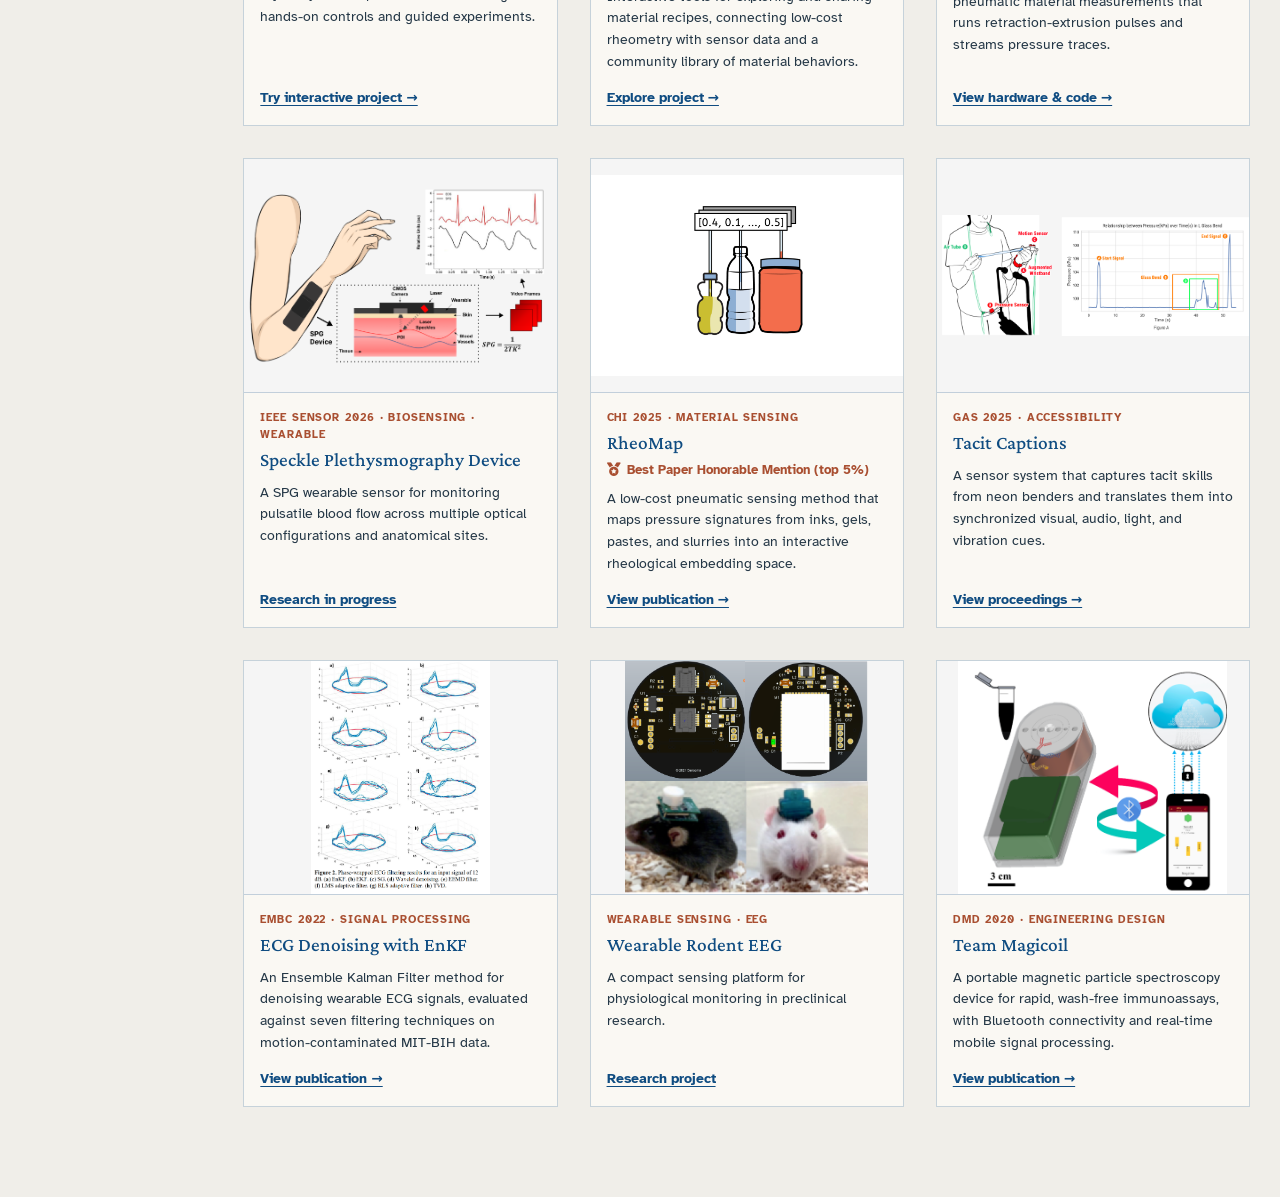
==== commit af3c8773: "Remove Coral mode and focus RheoLiquid on fluid interaction" ====
--- a/index.html
+++ b/index.html
@@ -151,7 +151,7 @@
           <h2 class="section-heading" id="projects-title"><button class="section-title" type="button" aria-expanded="true" aria-controls="projects-content"><span class="section-title-text">PROJECTS</span><i class="fa-solid fa-angle-up" aria-hidden="true"></i></button></h2>
           <div class="section-body" id="projects-content">
             <div class="concept-project-grid">
-              <article class="concept-project"><a href="rheoliquid.html"><div class="concept-project-media"><img src="img/rheoliquid-simulation.jpg" data-fallback="img/project.svg" alt="RheoLiquid simulation showing blue, teal, and yellow fluid layers being stirred, with interactive controls" width="1200" height="900" loading="lazy" decoding="async"></div><div class="concept-project-copy"><small class="concept-project-meta">Fluid Simulation 2026 - Material Learning</small><h3>RheoLiquid</h3><p>An interactive playground for exploring liquid layers, coral growth, and particle motion through hands-on controls and guided experiments.</p><span class="concept-project-action">Try interactive project →</span></div></a></article>
+              <article class="concept-project"><a href="rheoliquid.html"><div class="concept-project-media"><img src="img/rheoliquid-simulation.jpg" data-fallback="img/project.svg" alt="RheoLiquid simulation showing blue, teal, and yellow fluid layers being stirred, with interactive controls" width="1200" height="900" loading="lazy" decoding="async"></div><div class="concept-project-copy"><small class="concept-project-meta">Fluid Simulation 2026 - Material Learning</small><h3>RheoLiquid</h3><p>An interactive playground for exploring liquid layers and particle motion through hands-on controls and guided experiments.</p><span class="concept-project-action">Try interactive project →</span></div></a></article>
               <article class="concept-project"><a href="https://rheoverse.cearto.com" target="_blank" rel="noopener noreferrer"><div class="concept-project-media" aria-hidden="true"></div><div class="concept-project-copy"><small class="concept-project-meta">Open Platform 2026 - Material Interaction</small><h3>Rheoverse</h3><p class="concept-project-award"><i class="fa-solid fa-star" aria-hidden="true"></i>Supported by NSF</p><p>Interactive tools for exploring and sharing material recipes, connecting low-cost rheometry with sensor data and a community library of material behaviors.</p><span class="concept-project-action">Explore project →</span></div></a></article>
               <article class="concept-project"><a href="https://github.com/The-Hybrid-Atelier/RheoBoard" target="_blank" rel="noopener noreferrer"><div class="concept-project-media"><img src="img/rheoboard-v105.png" data-fallback="img/project.svg" alt="Angled 3D render of the RheoBoard v1.05 circuit board with two pumps" width="1084" height="966" loading="lazy" decoding="async"></div><div class="concept-project-copy"><small class="concept-project-meta">Open Hardware 2026 · Material Sensing</small><h3>RheoBoard</h3><p class="concept-project-award"><i class="fa-brands fa-osi" aria-hidden="true"></i>Part of Rheoverse - Certified by OSHWA</p><p>An open-source hardware platform for pneumatic material measurements that runs retraction-extrusion pulses and streams pressure traces.</p><span class="concept-project-action">View hardware &amp; code →</span></div></a></article>
               <article class="concept-project"><div class="concept-project-inner"><div class="concept-project-media"><img src="img/hero_lab/spg.png" data-fallback="img/project.svg" alt="" width="1405" height="875" loading="lazy" decoding="async"></div><div class="concept-project-copy"><small class="concept-project-meta">IEEE SENSOR 2026 · BIOSENSING · WEARABLE</small><h3>Speckle Plethysmography Device</h3><p>A SPG wearable sensor for monitoring pulsatile blood flow across multiple optical configurations and anatomical sites.</p><span class="concept-project-action">Research in progress</span></div></div></article>
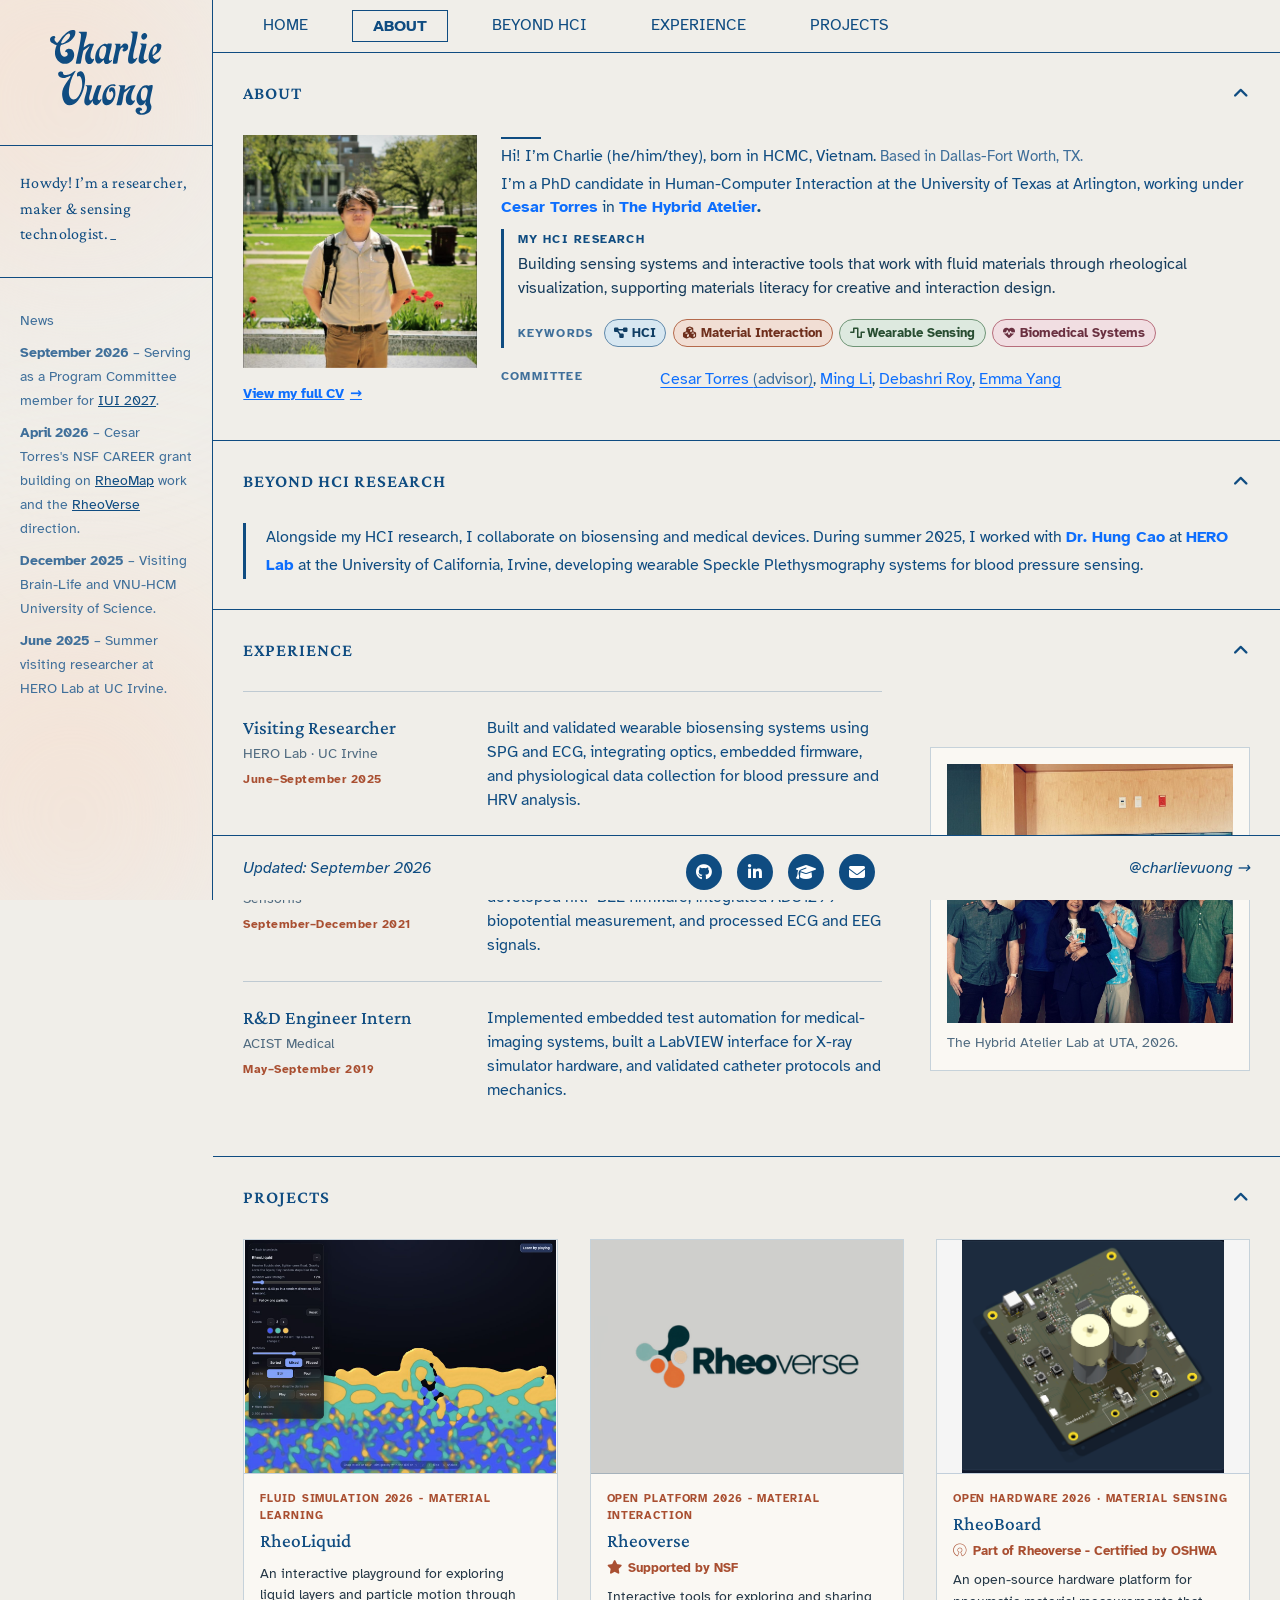
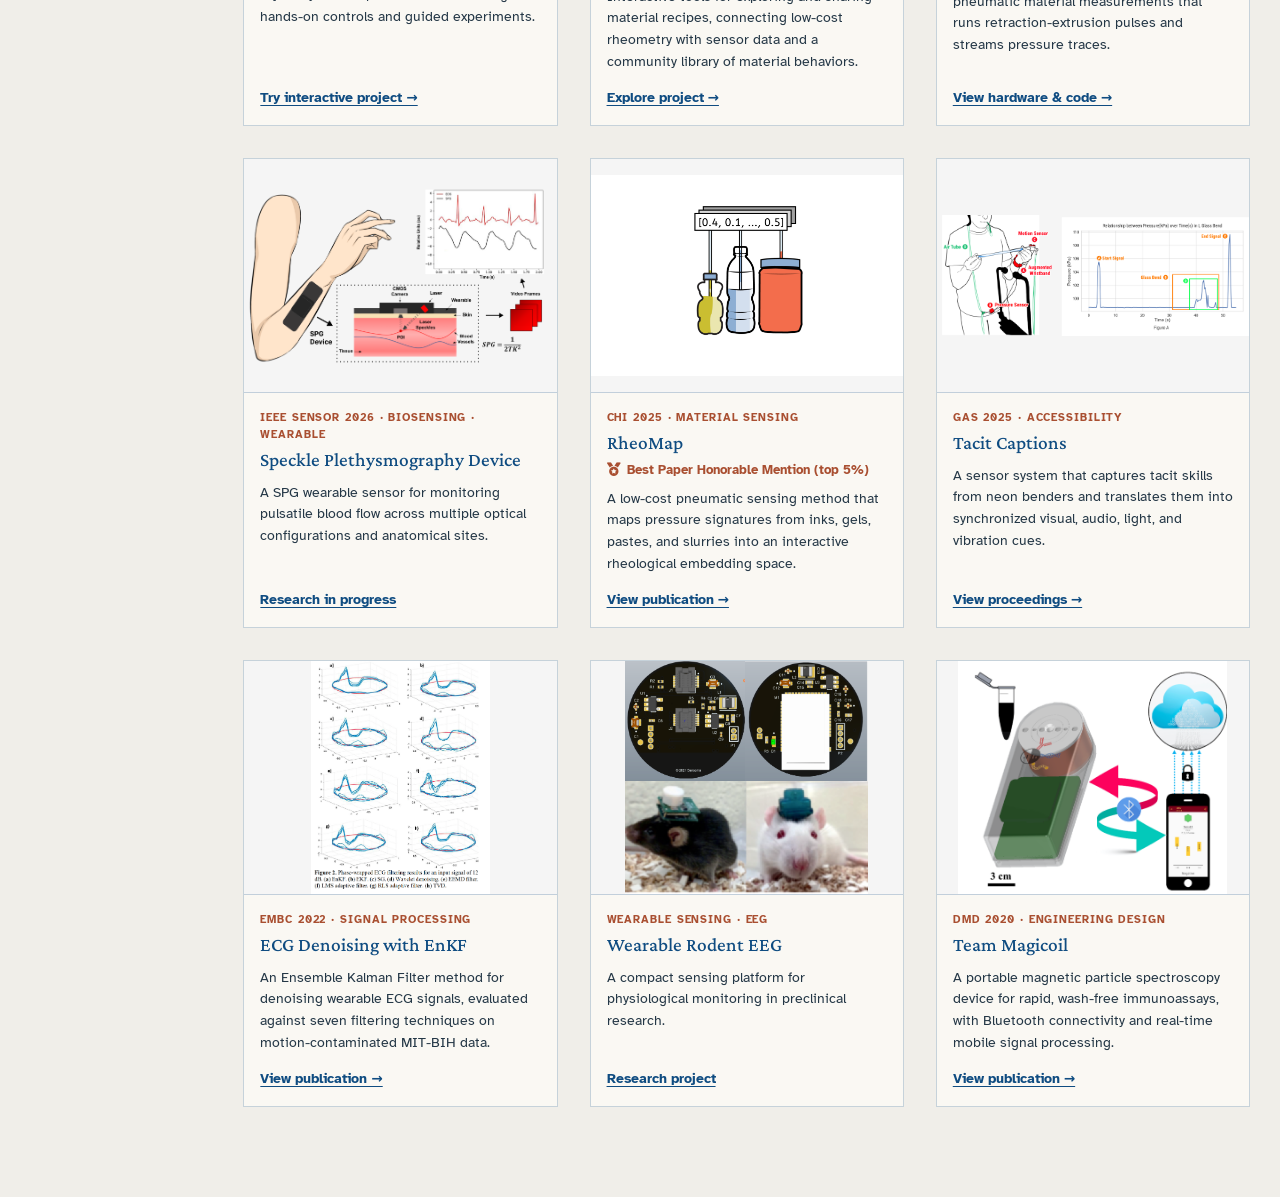
==== commit 9feb216b: "Add Rheoverse logo to project card" ====
--- a/index.html
+++ b/index.html
@@ -152,7 +152,7 @@
           <div class="section-body" id="projects-content">
             <div class="concept-project-grid">
               <article class="concept-project"><a href="rheoliquid.html"><div class="concept-project-media"><img src="img/rheoliquid-simulation.jpg" data-fallback="img/project.svg" alt="RheoLiquid simulation showing blue, teal, and yellow fluid layers being stirred, with interactive controls" width="1200" height="900" loading="lazy" decoding="async"></div><div class="concept-project-copy"><small class="concept-project-meta">Fluid Simulation 2026 - Material Learning</small><h3>RheoLiquid</h3><p>An interactive playground for exploring liquid layers and particle motion through hands-on controls and guided experiments.</p><span class="concept-project-action">Try interactive project →</span></div></a></article>
-              <article class="concept-project"><a href="https://rheoverse.cearto.com" target="_blank" rel="noopener noreferrer"><div class="concept-project-media" aria-hidden="true"></div><div class="concept-project-copy"><small class="concept-project-meta">Open Platform 2026 - Material Interaction</small><h3>Rheoverse</h3><p class="concept-project-award"><i class="fa-solid fa-star" aria-hidden="true"></i>Supported by NSF</p><p>Interactive tools for exploring and sharing material recipes, connecting low-cost rheometry with sensor data and a community library of material behaviors.</p><span class="concept-project-action">Explore project →</span></div></a></article>
+              <article class="concept-project"><a href="https://rheoverse.cearto.com" target="_blank" rel="noopener noreferrer"><div class="concept-project-media concept-project-media-rheoverse"><img src="img/rheoverse-logo.png" data-fallback="img/project.svg" alt="Rheoverse logo with connected teal and orange circles" width="386" height="100" loading="lazy" decoding="async"></div><div class="concept-project-copy"><small class="concept-project-meta">Open Platform 2026 - Material Interaction</small><h3>Rheoverse</h3><p class="concept-project-award"><i class="fa-solid fa-star" aria-hidden="true"></i>Supported by NSF</p><p>Interactive tools for exploring and sharing material recipes, connecting low-cost rheometry with sensor data and a community library of material behaviors.</p><span class="concept-project-action">Explore project →</span></div></a></article>
               <article class="concept-project"><a href="https://github.com/The-Hybrid-Atelier/RheoBoard" target="_blank" rel="noopener noreferrer"><div class="concept-project-media"><img src="img/rheoboard-v105.png" data-fallback="img/project.svg" alt="Angled 3D render of the RheoBoard v1.05 circuit board with two pumps" width="1084" height="966" loading="lazy" decoding="async"></div><div class="concept-project-copy"><small class="concept-project-meta">Open Hardware 2026 · Material Sensing</small><h3>RheoBoard</h3><p class="concept-project-award"><i class="fa-brands fa-osi" aria-hidden="true"></i>Part of Rheoverse - Certified by OSHWA</p><p>An open-source hardware platform for pneumatic material measurements that runs retraction-extrusion pulses and streams pressure traces.</p><span class="concept-project-action">View hardware &amp; code →</span></div></a></article>
               <article class="concept-project"><div class="concept-project-inner"><div class="concept-project-media"><img src="img/hero_lab/spg.png" data-fallback="img/project.svg" alt="" width="1405" height="875" loading="lazy" decoding="async"></div><div class="concept-project-copy"><small class="concept-project-meta">IEEE SENSOR 2026 · BIOSENSING · WEARABLE</small><h3>Speckle Plethysmography Device</h3><p>A SPG wearable sensor for monitoring pulsatile blood flow across multiple optical configurations and anatomical sites.</p><span class="concept-project-action">Research in progress</span></div></div></article>
               <article class="concept-project"><a href="https://dl.acm.org/doi/10.1145/3706598.3713835" target="_blank" rel="noopener noreferrer"><div class="concept-project-media"><img src="img/rheomap.png" data-fallback="img/project.svg" alt="" width="1242" height="800" loading="lazy" decoding="async"></div><div class="concept-project-copy"><small class="concept-project-meta">CHI 2025 · Material Sensing</small><h3>RheoMap</h3><p class="concept-project-award"><i class="fa-solid fa-medal" aria-hidden="true"></i>Best Paper Honorable Mention (top 5%)</p><p>A low-cost pneumatic sensing method that maps pressure signatures from inks, gels, pastes, and slurries into an interactive rheological embedding space.</p><span class="concept-project-action">View publication →</span></div></a></article>
--- a/preview_concept.css
+++ b/preview_concept.css
@@ -108,6 +108,10 @@
   overflow: hidden;
   border-bottom: 1px solid var(--concept-border);
   background: #f5f5f5;
+}
+
+.concept-project-media-rheoverse {
+  background: rgb(207 207 204);
 }
 
 .concept-project-media img {
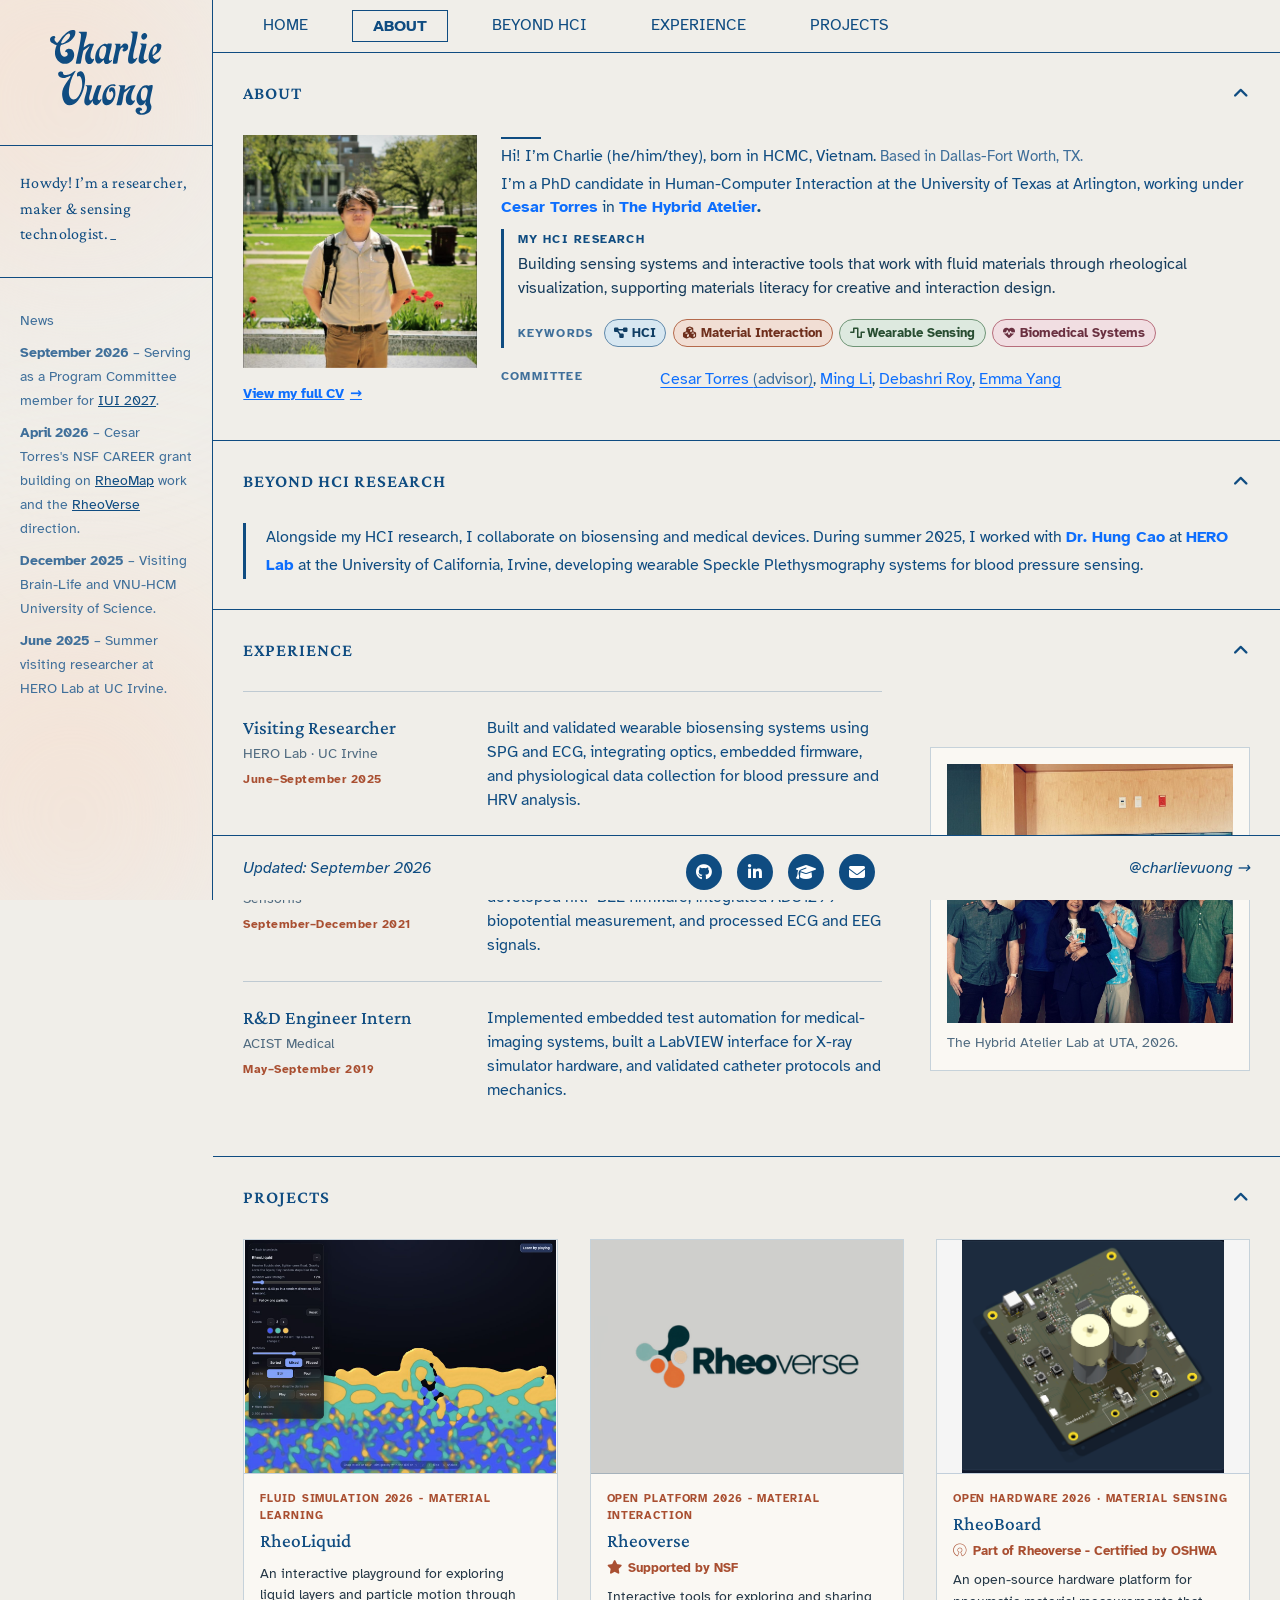
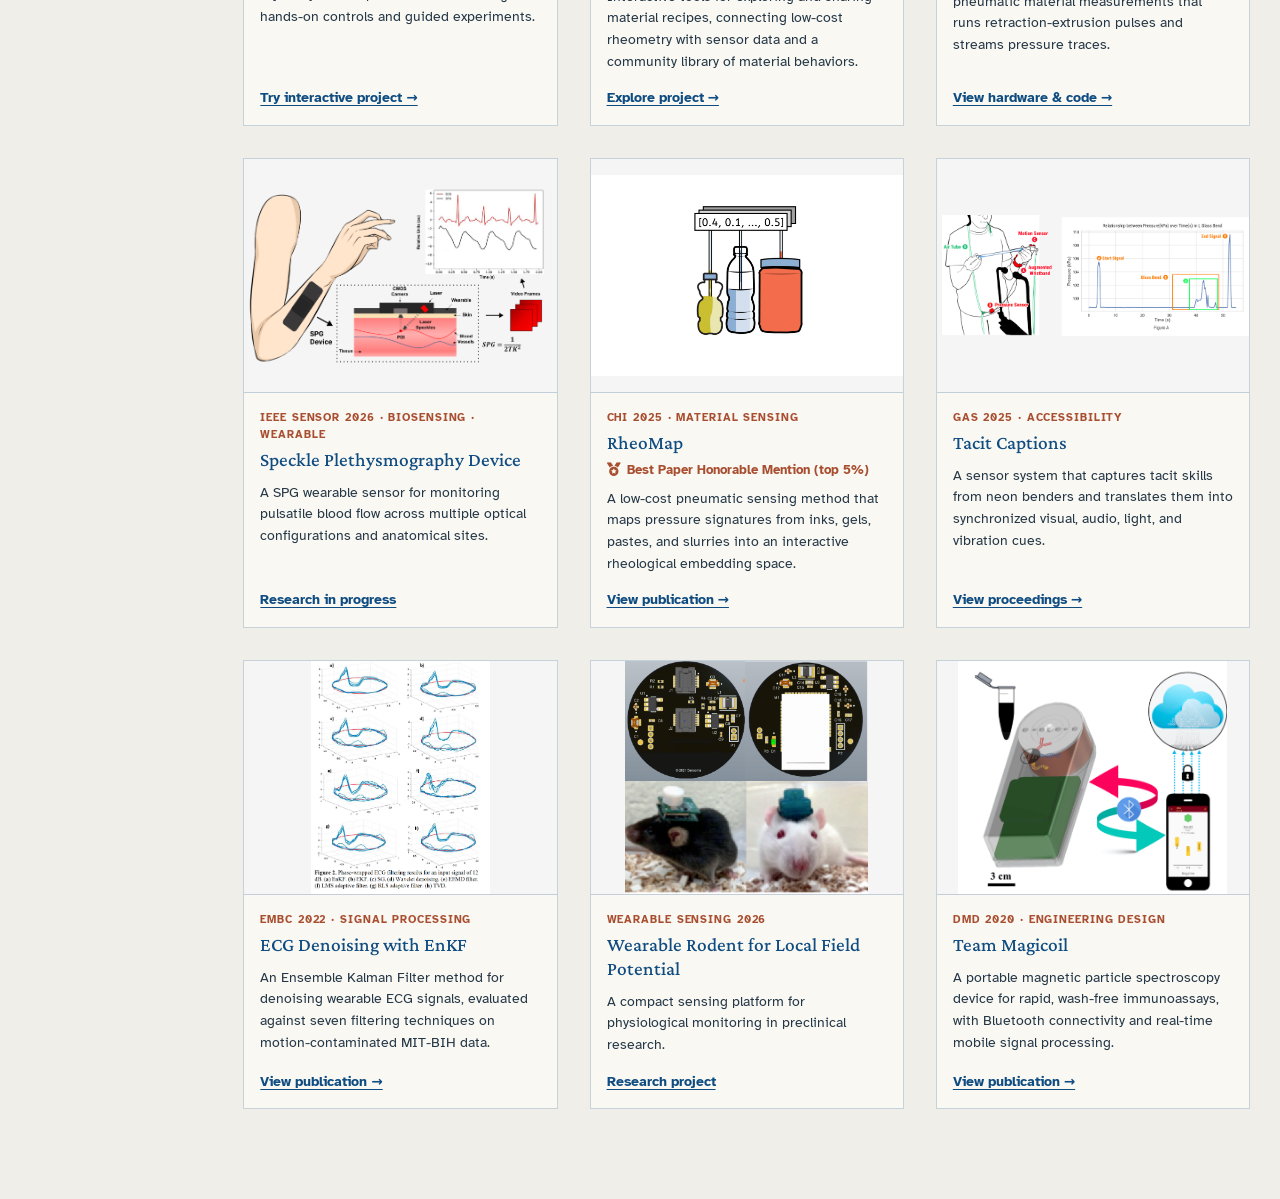
==== commit db6ed0f7: "Update wearable rodent project title and year" ====
--- a/index.html
+++ b/index.html
@@ -158,7 +158,7 @@
               <article class="concept-project"><a href="https://dl.acm.org/doi/10.1145/3706598.3713835" target="_blank" rel="noopener noreferrer"><div class="concept-project-media"><img src="img/rheomap.png" data-fallback="img/project.svg" alt="" width="1242" height="800" loading="lazy" decoding="async"></div><div class="concept-project-copy"><small class="concept-project-meta">CHI 2025 · Material Sensing</small><h3>RheoMap</h3><p class="concept-project-award"><i class="fa-solid fa-medal" aria-hidden="true"></i>Best Paper Honorable Mention (top 5%)</p><p>A low-cost pneumatic sensing method that maps pressure signatures from inks, gels, pastes, and slurries into an interactive rheological embedding space.</p><span class="concept-project-action">View publication →</span></div></a></article>
               <article class="concept-project"><a href="https://www.glassart.org/membership/conference-journals/" target="_blank" rel="noopener noreferrer"><div class="concept-project-media"><img src="img/neonbending.png_ha.png" data-fallback="img/project.svg" alt="" width="3375" height="1304" loading="lazy" decoding="async"></div><div class="concept-project-copy"><small class="concept-project-meta">GAS 2025 · Accessibility</small><h3>Tacit Captions</h3><p>A sensor system that captures tacit skills from neon benders and translates them into synchronized visual, audio, light, and vibration cues.</p><span class="concept-project-action">View proceedings →</span></div></a></article>
               <article class="concept-project"><a href="https://ieeexplore.ieee.org/document/9871884" target="_blank" rel="noopener noreferrer"><div class="concept-project-media"><img src="img/hero_lab/ECG_EnKF.png" data-fallback="img/project.svg" alt="" width="954" height="1246" loading="lazy" decoding="async"></div><div class="concept-project-copy"><small class="concept-project-meta">EMBC 2022 · Signal processing</small><h3>ECG Denoising with EnKF</h3><p>An Ensemble Kalman Filter method for denoising wearable ECG signals, evaluated against seven filtering techniques on motion-contaminated MIT-BIH data.</p><span class="concept-project-action">View publication →</span></div></a></article>
-              <article class="concept-project"><div class="concept-project-inner"><div class="concept-project-media"><img src="img/hero_lab/rodent2.png" data-fallback="img/project.svg" alt="" width="769" height="737" loading="lazy" decoding="async"></div><div class="concept-project-copy"><small class="concept-project-meta">Wearable sensing · EEG</small><h3>Wearable Rodent EEG</h3><p>A compact sensing platform for physiological monitoring in preclinical research.</p><span class="concept-project-action">Research project</span></div></div></article>
+              <article class="concept-project"><div class="concept-project-inner"><div class="concept-project-media"><img src="img/hero_lab/rodent2.png" data-fallback="img/project.svg" alt="" width="769" height="737" loading="lazy" decoding="async"></div><div class="concept-project-copy"><small class="concept-project-meta">Wearable Sensing 2026</small><h3>Wearable Rodent for Local Field Potential</h3><p>A compact sensing platform for physiological monitoring in preclinical research.</p><span class="concept-project-action">Research project</span></div></div></article>
               <article class="concept-project"><a href="https://doi.org/10.1115/DMD2020-9054" target="_blank" rel="noopener noreferrer"><div class="concept-project-media"><img src="img/Magicoil.png" data-fallback="img/project.svg" alt="" width="1214" height="1052" loading="lazy" decoding="async"></div><div class="concept-project-copy"><small class="concept-project-meta">DMD 2020 · Engineering design</small><h3>Team Magicoil</h3><p>A portable magnetic particle spectroscopy device for rapid, wash-free immunoassays, with Bluetooth connectivity and real-time mobile signal processing.</p><span class="concept-project-action">View publication →</span></div></a></article>
             </div>
           </div>
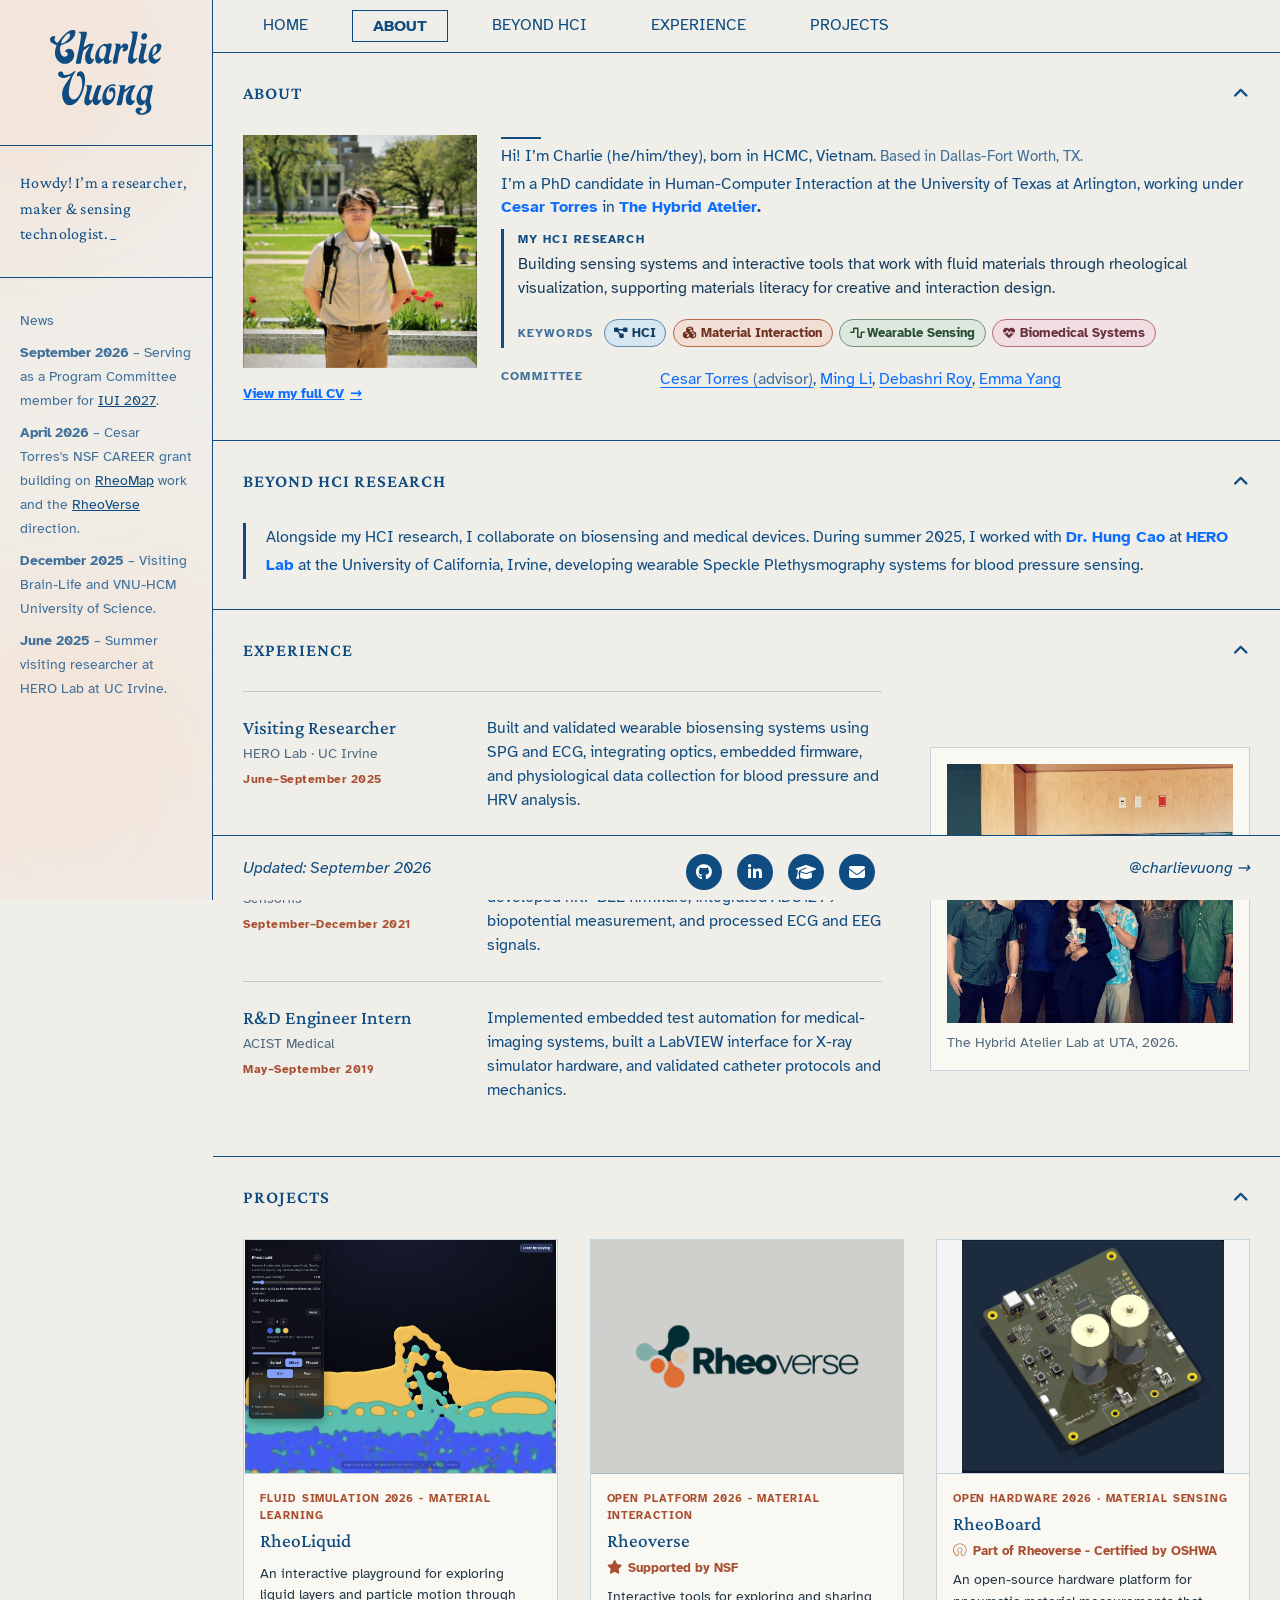
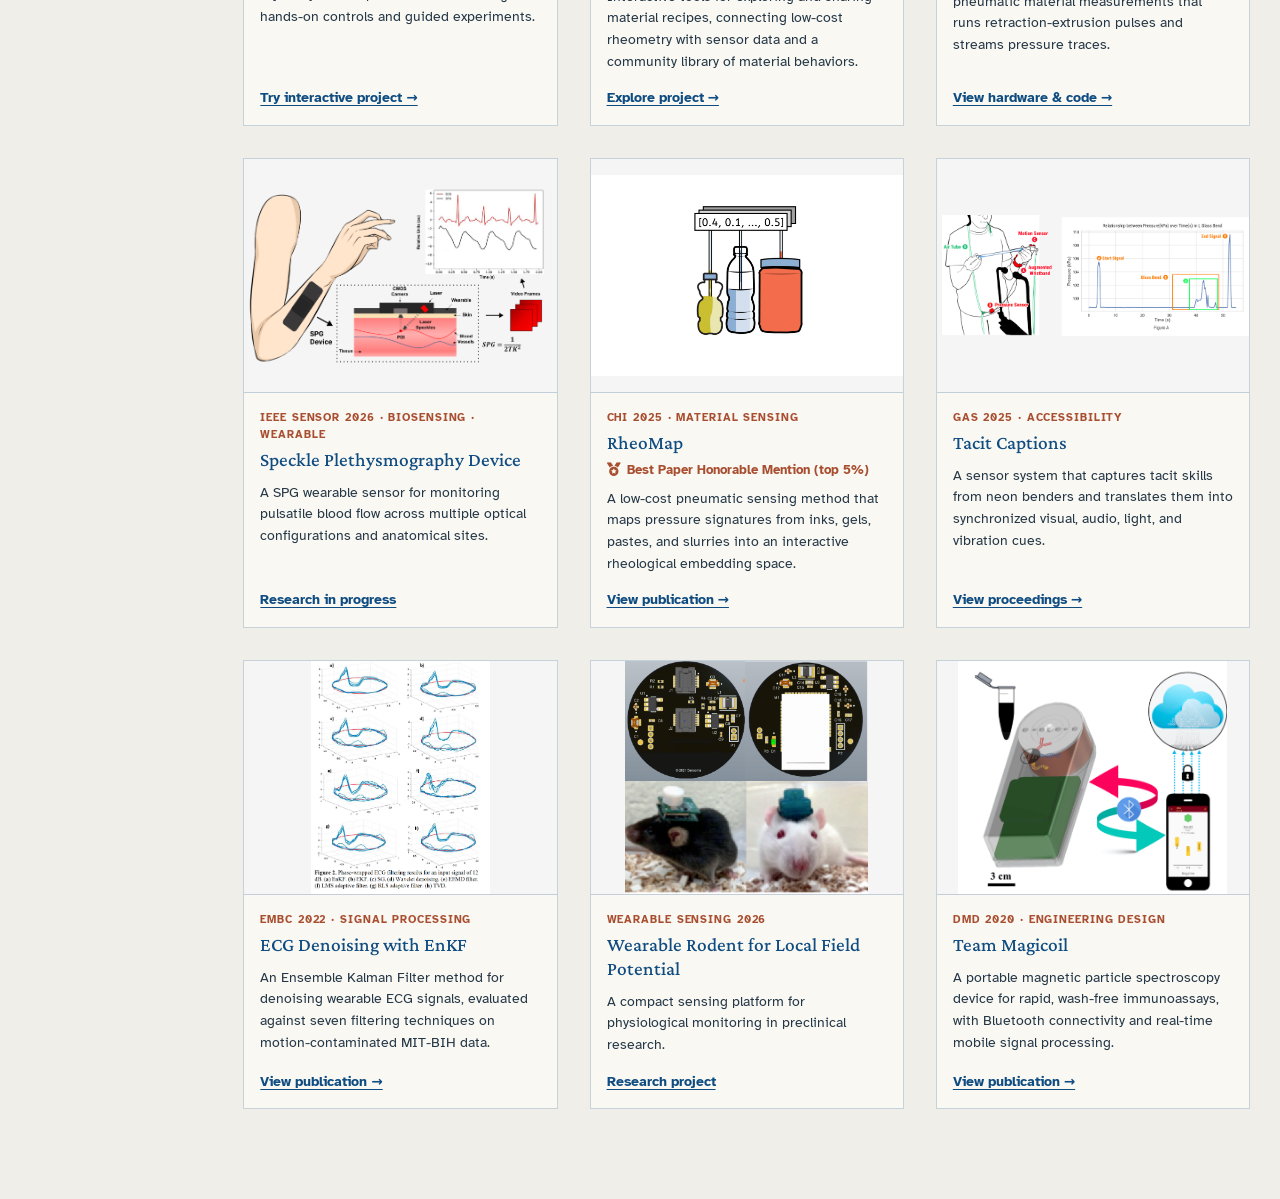
==== commit 1b4b8270: "Refresh RheoLiquid thumbnail and shorten back link" ====
--- a/index.html
+++ b/index.html
@@ -24,7 +24,7 @@
   <link href="https://cdn.jsdelivr.net/npm/bootstrap@5.3.3/dist/css/bootstrap.min.css" rel="stylesheet" integrity="sha384-QWTKZyjpPEjISv5WaRU9OFeRpok6YctnYmDr5pNlyT2bRjXh0JMhjY6hW+ALEwIH" crossorigin="anonymous">
   <link href="https://cdnjs.cloudflare.com/ajax/libs/font-awesome/6.5.0/css/all.min.css" rel="stylesheet">
   <link rel="stylesheet" href="style.css">
-  <link rel="stylesheet" href="preview_concept.css">
+  <link rel="stylesheet" href="preview_concept.css?v=29563fb206fb">
   <script type="application/ld+json">
   {
     "@context": "https://schema.org",
@@ -151,7 +151,7 @@
           <h2 class="section-heading" id="projects-title"><button class="section-title" type="button" aria-expanded="true" aria-controls="projects-content"><span class="section-title-text">PROJECTS</span><i class="fa-solid fa-angle-up" aria-hidden="true"></i></button></h2>
           <div class="section-body" id="projects-content">
             <div class="concept-project-grid">
-              <article class="concept-project"><a href="rheoliquid.html"><div class="concept-project-media"><img src="img/rheoliquid-simulation.jpg" data-fallback="img/project.svg" alt="RheoLiquid simulation showing blue, teal, and yellow fluid layers being stirred, with interactive controls" width="1200" height="900" loading="lazy" decoding="async"></div><div class="concept-project-copy"><small class="concept-project-meta">Fluid Simulation 2026 - Material Learning</small><h3>RheoLiquid</h3><p>An interactive playground for exploring liquid layers and particle motion through hands-on controls and guided experiments.</p><span class="concept-project-action">Try interactive project →</span></div></a></article>
+              <article class="concept-project"><a href="rheoliquid.html"><div class="concept-project-media"><img src="img/rheoliquid-simulation.jpg?v=f192f4809e27" data-fallback="img/project.svg" alt="RheoLiquid simulation showing blue, teal, and yellow fluid layers being stirred, with interactive controls" width="1200" height="900" loading="lazy" decoding="async"></div><div class="concept-project-copy"><small class="concept-project-meta">Fluid Simulation 2026 - Material Learning</small><h3>RheoLiquid</h3><p>An interactive playground for exploring liquid layers and particle motion through hands-on controls and guided experiments.</p><span class="concept-project-action">Try interactive project →</span></div></a></article>
               <article class="concept-project"><a href="https://rheoverse.cearto.com" target="_blank" rel="noopener noreferrer"><div class="concept-project-media concept-project-media-rheoverse"><img src="img/rheoverse-logo.png" data-fallback="img/project.svg" alt="Rheoverse logo with connected teal and orange circles" width="386" height="100" loading="lazy" decoding="async"></div><div class="concept-project-copy"><small class="concept-project-meta">Open Platform 2026 - Material Interaction</small><h3>Rheoverse</h3><p class="concept-project-award"><i class="fa-solid fa-star" aria-hidden="true"></i>Supported by NSF</p><p>Interactive tools for exploring and sharing material recipes, connecting low-cost rheometry with sensor data and a community library of material behaviors.</p><span class="concept-project-action">Explore project →</span></div></a></article>
               <article class="concept-project"><a href="https://github.com/The-Hybrid-Atelier/RheoBoard" target="_blank" rel="noopener noreferrer"><div class="concept-project-media"><img src="img/rheoboard-v105.png" data-fallback="img/project.svg" alt="Angled 3D render of the RheoBoard v1.05 circuit board with two pumps" width="1084" height="966" loading="lazy" decoding="async"></div><div class="concept-project-copy"><small class="concept-project-meta">Open Hardware 2026 · Material Sensing</small><h3>RheoBoard</h3><p class="concept-project-award"><i class="fa-brands fa-osi" aria-hidden="true"></i>Part of Rheoverse - Certified by OSHWA</p><p>An open-source hardware platform for pneumatic material measurements that runs retraction-extrusion pulses and streams pressure traces.</p><span class="concept-project-action">View hardware &amp; code →</span></div></a></article>
               <article class="concept-project"><div class="concept-project-inner"><div class="concept-project-media"><img src="img/hero_lab/spg.png" data-fallback="img/project.svg" alt="" width="1405" height="875" loading="lazy" decoding="async"></div><div class="concept-project-copy"><small class="concept-project-meta">IEEE SENSOR 2026 · BIOSENSING · WEARABLE</small><h3>Speckle Plethysmography Device</h3><p>A SPG wearable sensor for monitoring pulsatile blood flow across multiple optical configurations and anatomical sites.</p><span class="concept-project-action">Research in progress</span></div></div></article>
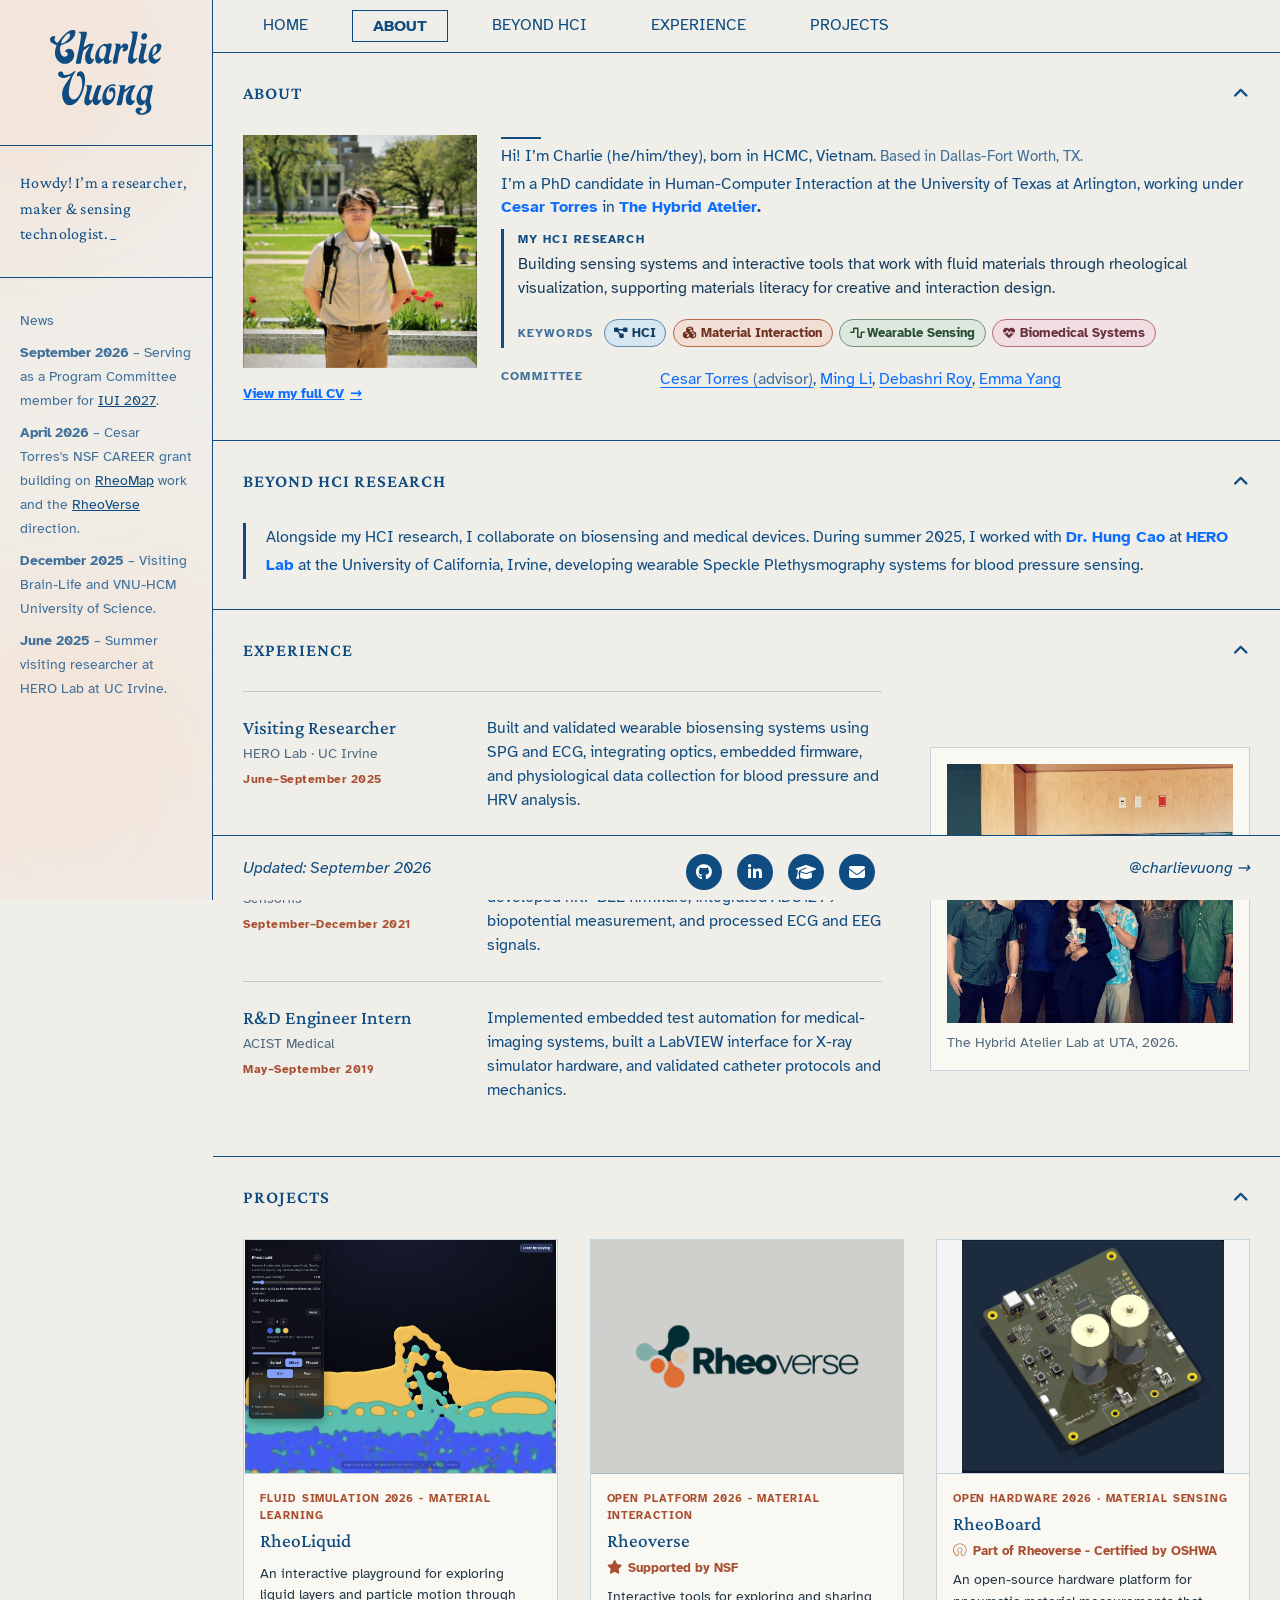
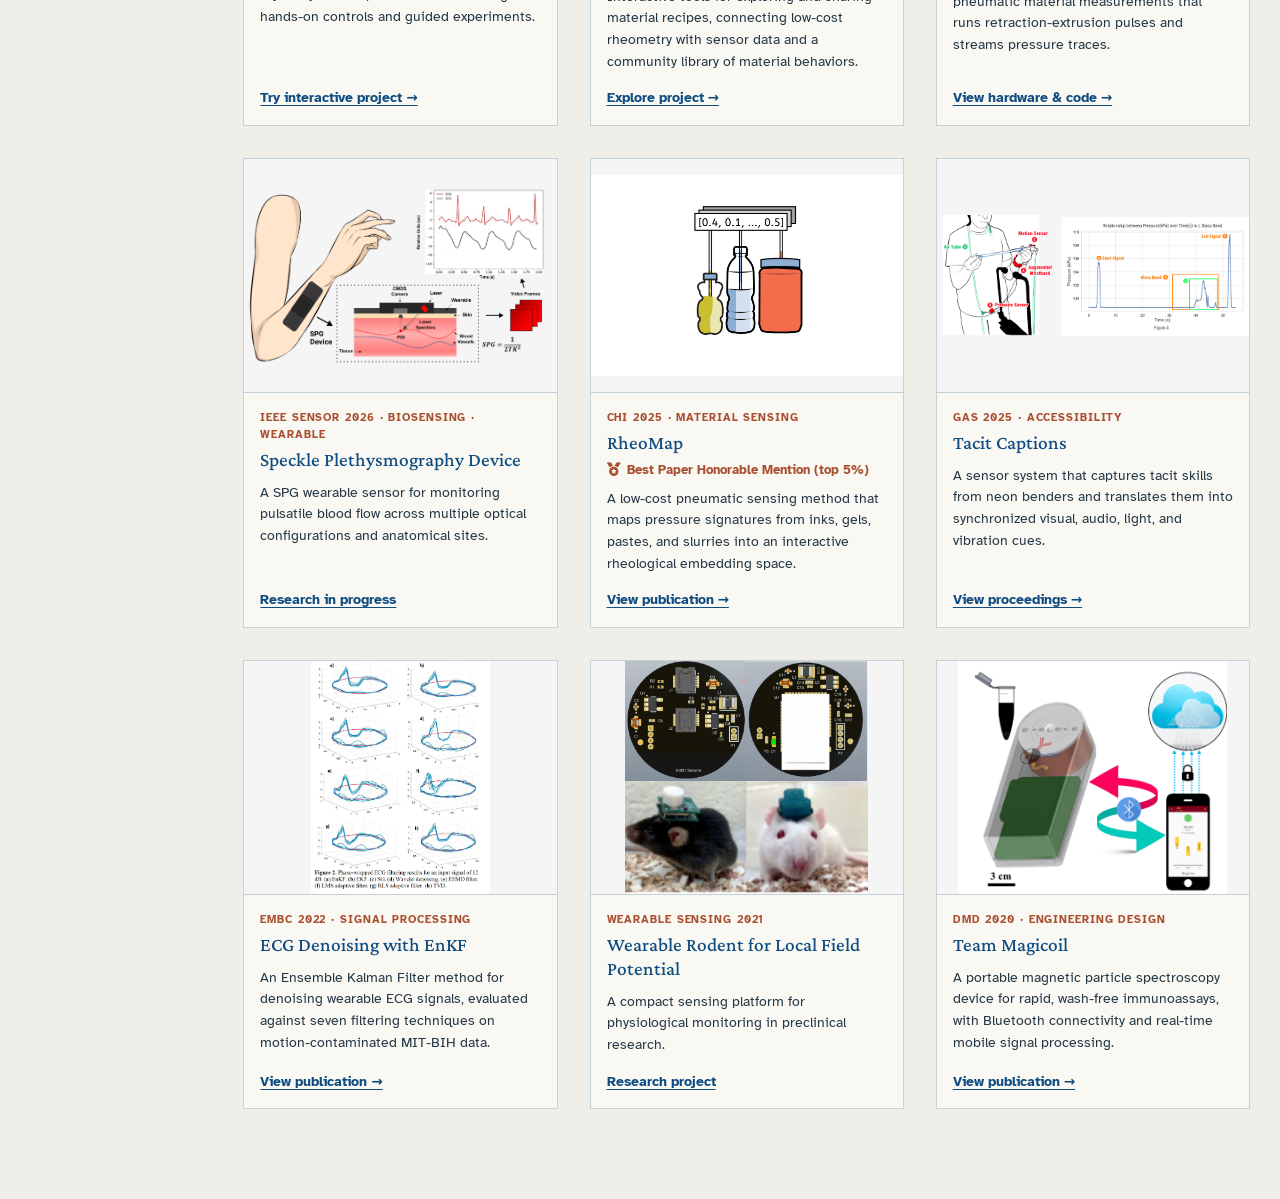
==== commit 79e3aff5: "Correct wearable sensing project year to 2021" ====
--- a/index.html
+++ b/index.html
@@ -158,7 +158,7 @@
               <article class="concept-project"><a href="https://dl.acm.org/doi/10.1145/3706598.3713835" target="_blank" rel="noopener noreferrer"><div class="concept-project-media"><img src="img/rheomap.png" data-fallback="img/project.svg" alt="" width="1242" height="800" loading="lazy" decoding="async"></div><div class="concept-project-copy"><small class="concept-project-meta">CHI 2025 · Material Sensing</small><h3>RheoMap</h3><p class="concept-project-award"><i class="fa-solid fa-medal" aria-hidden="true"></i>Best Paper Honorable Mention (top 5%)</p><p>A low-cost pneumatic sensing method that maps pressure signatures from inks, gels, pastes, and slurries into an interactive rheological embedding space.</p><span class="concept-project-action">View publication →</span></div></a></article>
               <article class="concept-project"><a href="https://www.glassart.org/membership/conference-journals/" target="_blank" rel="noopener noreferrer"><div class="concept-project-media"><img src="img/neonbending.png_ha.png" data-fallback="img/project.svg" alt="" width="3375" height="1304" loading="lazy" decoding="async"></div><div class="concept-project-copy"><small class="concept-project-meta">GAS 2025 · Accessibility</small><h3>Tacit Captions</h3><p>A sensor system that captures tacit skills from neon benders and translates them into synchronized visual, audio, light, and vibration cues.</p><span class="concept-project-action">View proceedings →</span></div></a></article>
               <article class="concept-project"><a href="https://ieeexplore.ieee.org/document/9871884" target="_blank" rel="noopener noreferrer"><div class="concept-project-media"><img src="img/hero_lab/ECG_EnKF.png" data-fallback="img/project.svg" alt="" width="954" height="1246" loading="lazy" decoding="async"></div><div class="concept-project-copy"><small class="concept-project-meta">EMBC 2022 · Signal processing</small><h3>ECG Denoising with EnKF</h3><p>An Ensemble Kalman Filter method for denoising wearable ECG signals, evaluated against seven filtering techniques on motion-contaminated MIT-BIH data.</p><span class="concept-project-action">View publication →</span></div></a></article>
-              <article class="concept-project"><div class="concept-project-inner"><div class="concept-project-media"><img src="img/hero_lab/rodent2.png" data-fallback="img/project.svg" alt="" width="769" height="737" loading="lazy" decoding="async"></div><div class="concept-project-copy"><small class="concept-project-meta">Wearable Sensing 2026</small><h3>Wearable Rodent for Local Field Potential</h3><p>A compact sensing platform for physiological monitoring in preclinical research.</p><span class="concept-project-action">Research project</span></div></div></article>
+              <article class="concept-project"><div class="concept-project-inner"><div class="concept-project-media"><img src="img/hero_lab/rodent2.png" data-fallback="img/project.svg" alt="" width="769" height="737" loading="lazy" decoding="async"></div><div class="concept-project-copy"><small class="concept-project-meta">Wearable Sensing 2021</small><h3>Wearable Rodent for Local Field Potential</h3><p>A compact sensing platform for physiological monitoring in preclinical research.</p><span class="concept-project-action">Research project</span></div></div></article>
               <article class="concept-project"><a href="https://doi.org/10.1115/DMD2020-9054" target="_blank" rel="noopener noreferrer"><div class="concept-project-media"><img src="img/Magicoil.png" data-fallback="img/project.svg" alt="" width="1214" height="1052" loading="lazy" decoding="async"></div><div class="concept-project-copy"><small class="concept-project-meta">DMD 2020 · Engineering design</small><h3>Team Magicoil</h3><p>A portable magnetic particle spectroscopy device for rapid, wash-free immunoassays, with Bluetooth connectivity and real-time mobile signal processing.</p><span class="concept-project-action">View publication →</span></div></a></article>
             </div>
           </div>
